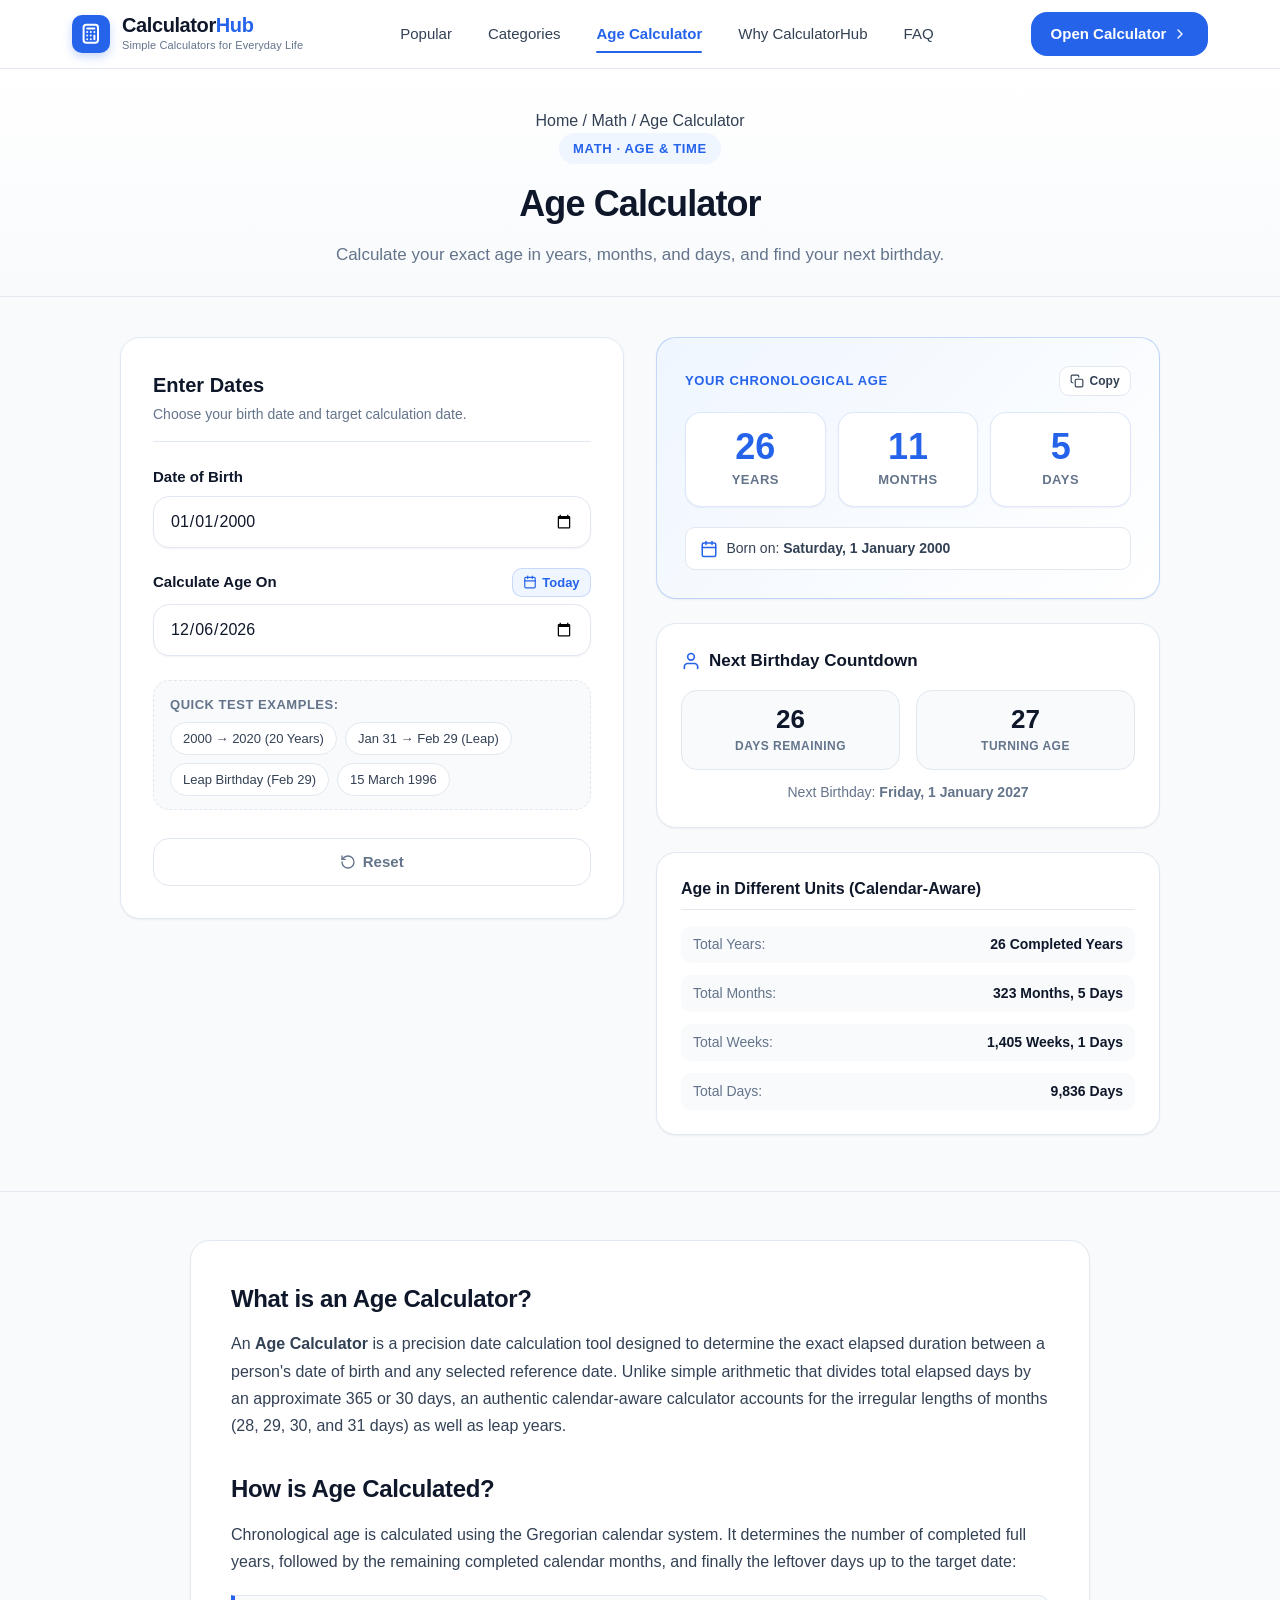
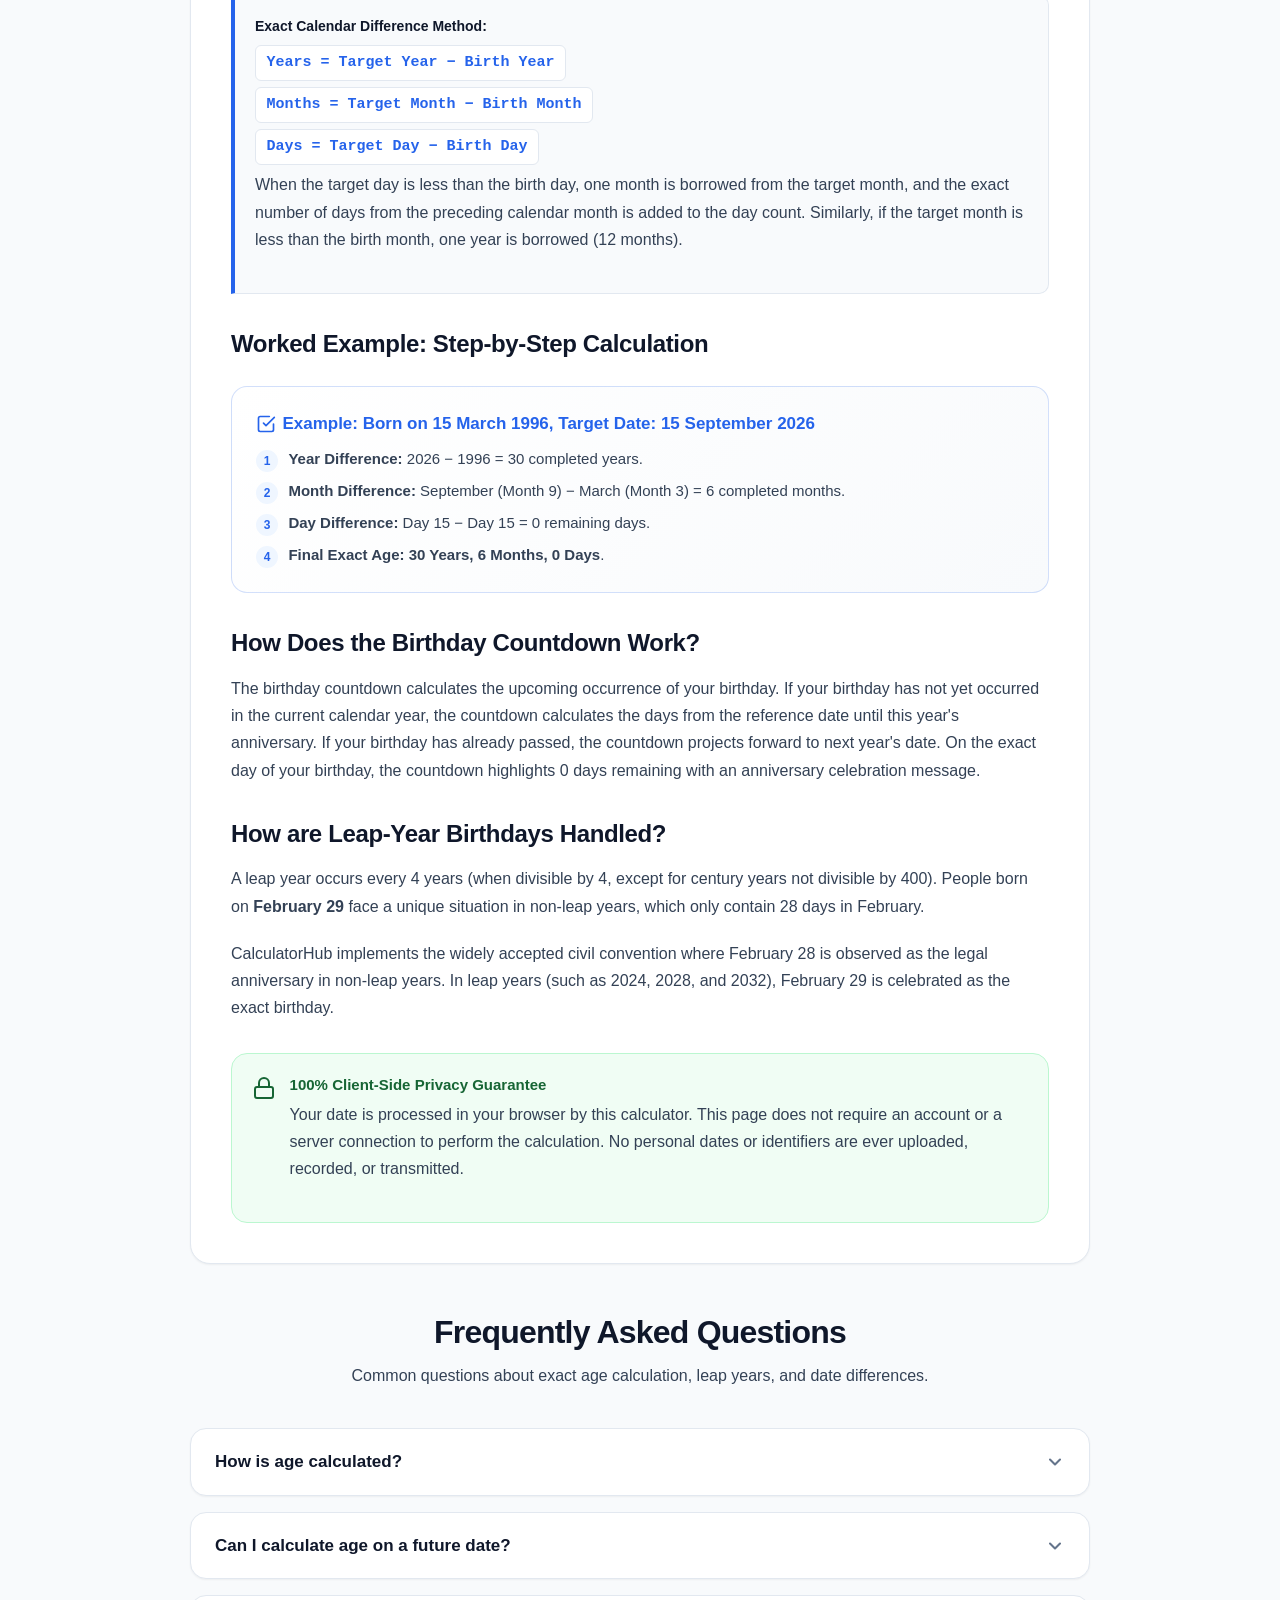
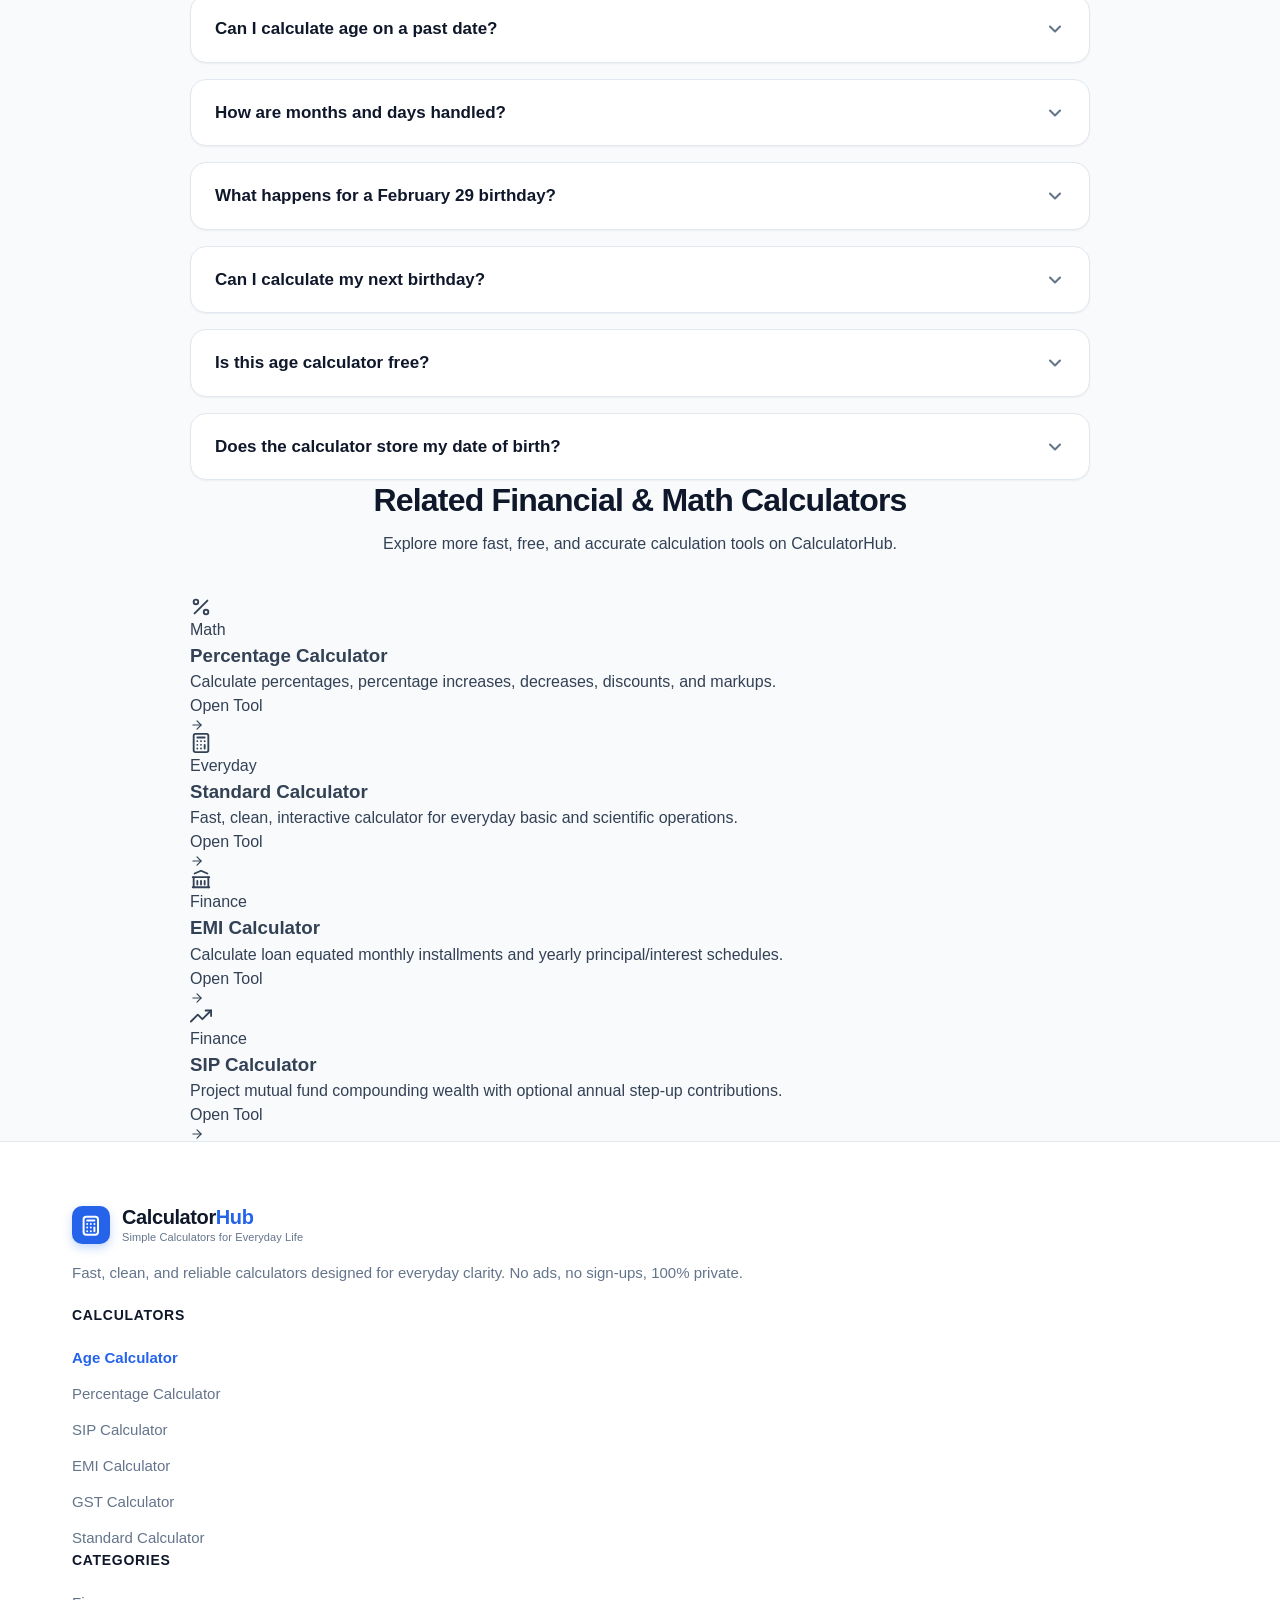
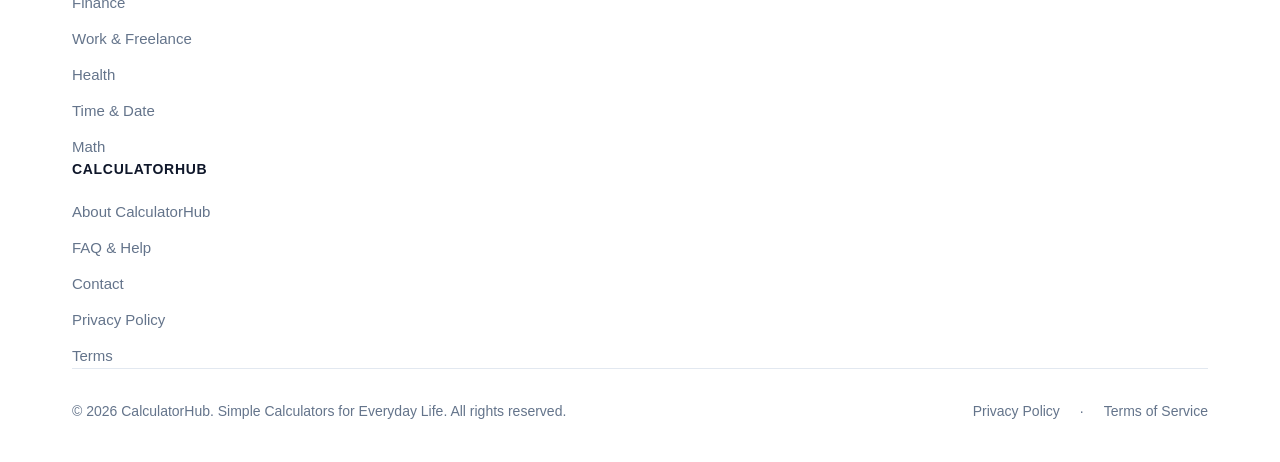
==== calculators/age/index.html @ 7eacfdf1 "Initial CalculatorHub production release" ====
<!DOCTYPE html>
<html lang="en">
<head>
  <meta charset="UTF-8">
  <meta name="viewport" content="width=device-width, initial-scale=1.0">
  <meta name="description" content="Calculate your exact age in years, months and days and find your next birthday with CalculatorHub's free age calculator.">
  <link rel="canonical" href="https://calculatorhub.com/calculators/age/">
  <meta property="og:title" content="Age Calculator – Calculate Exact Age &amp; Birthday | CalculatorHub">
  <meta property="og:description" content="Calculate your exact age in years, months and days and find your next birthday with CalculatorHub's free age calculator.">
  <meta property="og:url" content="https://calculatorhub.com/calculators/age/">
  <meta property="og:type" content="website">
  <meta property="og:site_name" content="CalculatorHub">
  <title>Age Calculator – Calculate Exact Age &amp; Birthday | CalculatorHub</title>
  <script type="application/ld+json">
  {
    "@context": "https://schema.org",
    "@graph": [
      {
        "@type": "WebPage",
        "name": "Age Calculator – Calculate Exact Age & Birthday",
        "url": "https://calculatorhub.com/calculators/age/",
        "description": "Calculate your exact age in years, months and days and find your next birthday with CalculatorHub's free age calculator.",
        "breadcrumb": {
          "@type": "BreadcrumbList",
          "itemListElement": [
            {
              "@type": "ListItem",
              "position": 1,
              "name": "Home",
              "item": "https://calculatorhub.com/"
            },
            {
              "@type": "ListItem",
              "position": 2,
              "name": "Math",
              "item": "https://calculatorhub.com/#categories"
            },
            {
              "@type": "ListItem",
              "position": 3,
              "name": "Age Calculator",
              "item": "https://calculatorhub.com/calculators/age/"
            }
          ]
        }
      },
      {
        "@type": "FAQPage",
        "mainEntity": [
          {
            "@type": "Question",
            "name": "How is age calculated?",
            "acceptedAnswer": {
              "@type": "Answer",
              "text": "Age is calculated by measuring the exact calendar difference between your date of birth and the chosen target date, broken down into completed years, months, and days based on varying month lengths."
            }
          },
          {
            "@type": "Question",
            "name": "Can I calculate age on a future date?",
            "acceptedAnswer": {
              "@type": "Answer",
              "text": "Yes. You can choose any future calculation date to determine how old you or a project will be at that future milestone."
            }
          },
          {
            "@type": "Question",
            "name": "Can I calculate age on a past date?",
            "acceptedAnswer": {
              "@type": "Answer",
              "text": "Yes. You can select any historical date occurring on or after the date of birth to find your exact chronological age on that specific past day."
            }
          },
          {
            "@type": "Question",
            "name": "How are months and days handled?",
            "acceptedAnswer": {
              "@type": "Answer",
              "text": "Our engine accounts for the varying number of days in each calendar month (28, 29, 30, or 31 days) rather than using a fixed 30-day approximation."
            }
          },
          {
            "@type": "Question",
            "name": "What happens for a February 29 birthday?",
            "acceptedAnswer": {
              "@type": "Answer",
              "text": "For individuals born on February 29 (leap day), birthdays in non-leap years are observed on February 28 following standard civil convention."
            }
          },
          {
            "@type": "Question",
            "name": "Can I calculate my next birthday?",
            "acceptedAnswer": {
              "@type": "Answer",
              "text": "Yes. The calculator automatically calculates the day of the week, the exact date, and the countdown of days remaining until your next birthday."
            }
          },
          {
            "@type": "Question",
            "name": "Is this age calculator free?",
            "acceptedAnswer": {
              "@type": "Answer",
              "text": "Yes, 100% free with unlimited calculations. No sign-up, registration, or subscription is ever required."
            }
          },
          {
            "@type": "Question",
            "name": "Does the calculator store my date of birth?",
            "acceptedAnswer": {
              "@type": "Answer",
              "text": "No. Your date is processed entirely in your web browser. This page does not require an account or a server connection to perform the calculation."
            }
          }
        ]
      }
    ]
  }
  </script>
  <link rel="stylesheet" href="../../css/styles.css">
  <link rel="stylesheet" href="../../css/age.css">
</head>
<body>

  <!-- =========================================================================
       Site Header (Matches CalculatorHub Master Header)
       ========================================================================= -->
  <header class="site-header">
    <div class="container nav-container">
      <!-- Brand Logo -->
      <a href="../../index.html" class="brand-logo" aria-label="CalculatorHub Homepage">
        <div class="brand-icon-wrapper" aria-hidden="true">
          <svg width="22" height="22" viewBox="0 0 24 24" fill="none" stroke="currentColor" stroke-width="2.2" stroke-linecap="round" stroke-linejoin="round">
            <rect x="4" y="2" width="16" height="20" rx="3"></rect>
            <line x1="8" y1="6" x2="16" y2="6"></line>
            <line x1="16" y1="14" x2="16" y2="18"></line>
            <path d="M8 10h.01M12 10h.01M16 10h.01M8 14h.01M12 14h.01M8 18h.01M12 18h.01"></path>
          </svg>
        </div>
        <div class="brand-text-wrapper">
          <span class="brand-name">Calculator<span>Hub</span></span>
          <span class="brand-tagline-sub">Simple Calculators for Everyday Life</span>
        </div>
      </a>

      <!-- Desktop Navigation -->
      <nav class="nav-menu" aria-label="Primary Navigation">
        <a href="../../index.html#popular" class="nav-link">Popular</a>
        <a href="../../index.html#categories" class="nav-link">Categories</a>
        <a href="#age-calc-card" class="nav-link active">Age Calculator</a>
        <a href="../../index.html#why-us" class="nav-link">Why CalculatorHub</a>
        <a href="#faq" class="nav-link">FAQ</a>
      </nav>

      <!-- Desktop Header Actions -->
      <div class="nav-actions">
        <a href="../../calculator.html" class="search-submit-btn">
          <span>Open Calculator</span>
          <svg width="16" height="16" viewBox="0 0 24 24" fill="none" stroke="currentColor" stroke-width="2" stroke-linecap="round" stroke-linejoin="round">
            <polyline points="9 18 15 12 9 6"></polyline>
          </svg>
        </a>
      </div>

      <!-- Mobile Hamburger Toggle -->
      <button type="button" class="mobile-menu-btn" id="mobile-menu-toggle" aria-label="Toggle mobile menu" aria-expanded="false" aria-controls="mobile-nav-drawer">
        <svg class="hamburger-icon" width="22" height="22" viewBox="0 0 24 24" fill="none" stroke="currentColor" stroke-width="2" stroke-linecap="round" stroke-linejoin="round">
          <line x1="3" y1="12" x2="21" y2="12"></line>
          <line x1="3" y1="6" x2="21" y2="6"></line>
          <line x1="3" y1="18" x2="21" y2="18"></line>
        </svg>
      </button>
    </div>

    <!-- Mobile Navigation Drawer -->
    <nav class="mobile-nav" id="mobile-nav-drawer" aria-label="Mobile Navigation" hidden>
      <ul class="mobile-nav-list">
        <li><a href="../../calculator.html" class="mobile-nav-link" style="color: var(--primary); font-weight: 600;">⚡ Open Interactive Calculator</a></li>
        <li><a href="../../index.html#popular" class="mobile-nav-link">Popular Calculators</a></li>
        <li><a href="../../index.html#categories" class="mobile-nav-link">Browse Categories</a></li>
        <li><a href="#age-calc-card" class="mobile-nav-link active">Featured: Age Calculator</a></li>
        <li><a href="../../index.html#why-us" class="mobile-nav-link">Why CalculatorHub</a></li>
        <li><a href="#faq" class="mobile-nav-link">Frequently Asked Questions</a></li>
      </ul>
    </nav>
  </header>

  <main>
    <!-- =========================================================================
         Hero & Breadcrumbs
         ========================================================================= -->
    <section class="age-hero">
      <div class="container">
        <!-- Breadcrumb Navigation -->
        <nav class="breadcrumb-nav" aria-label="Breadcrumb">
          <a href="../../index.html" class="breadcrumb-link">Home</a>
          <span class="breadcrumb-separator">/</span>
          <a href="../../index.html#categories" class="breadcrumb-link">Math</a>
          <span class="breadcrumb-separator">/</span>
          <span class="breadcrumb-current" aria-current="page">Age Calculator</span>
        </nav>

        <div class="age-badge">Math · Age &amp; Time</div>
        <h1 class="age-page-title">Age Calculator</h1>
        <p class="age-page-subtitle">
          Calculate your exact age in years, months, and days, and find your next birthday.
        </p>
      </div>
    </section>

    <!-- =========================================================================
         Primary Interactive Age Calculator Section
         ========================================================================= -->
    <section class="age-calculator-section" id="age-calc-card">
      <div class="container">
        <div class="age-calc-grid">

          <!-- Left Column: Input Form Card -->
          <div class="age-card">
            <div class="age-card-header">
              <h2 class="age-card-title">Enter Dates</h2>
              <p class="age-card-subtitle">Choose your birth date and target calculation date.</p>
            </div>

            <form class="age-form" onsubmit="return false;" novalidate>
              <!-- Input: Date of Birth -->
              <div class="age-input-group">
                <div class="age-label-row">
                  <label for="age-input-dob" class="age-label">Date of Birth</label>
                </div>
                <div class="age-input-wrapper">
                  <input type="date" id="age-input-dob" class="age-input-date" value="2000-01-01" aria-label="Date of Birth" required>
                </div>
              </div>

              <!-- Input: Calculate Age On (Target Date) -->
              <div class="age-input-group">
                <div class="age-label-row">
                  <label for="age-input-target" class="age-label">Calculate Age On</label>
                  <button type="button" class="btn-inline-today" id="btn-target-today" title="Set to Today's date">
                    <svg width="14" height="14" viewBox="0 0 24 24" fill="none" stroke="currentColor" stroke-width="2" stroke-linecap="round" stroke-linejoin="round">
                      <rect x="3" y="4" width="18" height="18" rx="2" ry="2"></rect>
                      <line x1="16" y1="2" x2="16" y2="6"></line>
                      <line x1="8" y1="2" x2="8" y2="6"></line>
                      <line x1="3" y1="10" x2="21" y2="10"></line>
                    </svg>
                    <span>Today</span>
                  </button>
                </div>
                <div class="age-input-wrapper">
                  <input type="date" id="age-input-target" class="age-input-date" aria-label="Target calculation date" required>
                </div>
              </div>

              <!-- Error Alert Box -->
              <div class="age-error-alert" id="age-error-alert" style="display: none;" role="alert">
                <svg width="18" height="18" viewBox="0 0 24 24" fill="none" stroke="currentColor" stroke-width="2" stroke-linecap="round" stroke-linejoin="round">
                  <circle cx="12" cy="12" r="10"></circle>
                  <line x1="12" y1="8" x2="12" y2="12"></line>
                  <line x1="12" y1="16" x2="12.01" y2="16"></line>
                </svg>
                <span id="age-error-message">Invalid date selection.</span>
              </div>

              <!-- Quick Examples Box -->
              <div class="age-examples-box">
                <span class="age-examples-title">Quick Test Examples:</span>
                <div class="age-chips-row">
                  <button type="button" class="age-example-btn" data-dob="2000-01-01" data-target="2020-01-01" title="Test 20-year milestone">
                    2000 → 2020 (20 Years)
                  </button>
                  <button type="button" class="age-example-btn" data-dob="2000-01-31" data-target="2020-02-29" title="Test calendar leap calculation">
                    Jan 31 → Feb 29 (Leap)
                  </button>
                  <button type="button" class="age-example-btn" data-dob="2000-02-29" data-target="2021-02-28" title="Test leap day anniversary">
                    Leap Birthday (Feb 29)
                  </button>
                  <button type="button" class="age-example-btn" data-dob="1996-03-15" title="Sample 1996 birthdate">
                    15 March 1996
                  </button>
                </div>
              </div>

              <!-- Action Buttons -->
              <div class="age-actions-row">
                <button type="button" class="btn-age-secondary" id="btn-age-reset">
                  <svg width="16" height="16" viewBox="0 0 24 24" fill="none" stroke="currentColor" stroke-width="2" stroke-linecap="round" stroke-linejoin="round">
                    <path d="M3 12a9 9 0 1 0 9-9 9.75 9.75 0 0 0-6.74 2.74L3 8"></path>
                    <path d="M3 3v5h5"></path>
                  </svg>
                  <span>Reset</span>
                </button>
              </div>
            </form>
          </div>

          <!-- Right Column: Results Stack -->
          <div class="age-results-stack" id="age-result-card">

            <!-- 1. Primary Age Hero Card -->
            <div class="age-result-hero-box">
              <div class="age-result-badge-row">
                <span class="age-res-label">Your Chronological Age</span>
                <button type="button" class="btn-copy-sm" id="btn-age-copy" title="Copy age summary to clipboard">
                  <svg width="14" height="14" viewBox="0 0 24 24" fill="none" stroke="currentColor" stroke-width="2" stroke-linecap="round" stroke-linejoin="round">
                    <rect x="9" y="9" width="13" height="13" rx="2" ry="2"></rect>
                    <path d="M5 15H4a2 2 0 0 1-2-2V4a2 2 0 0 1 2-2h9a2 2 0 0 1 2 2v1"></path>
                  </svg>
                  <span>Copy</span>
                </button>
              </div>

              <!-- 3 Unit Blocks -->
              <div class="age-numbers-display">
                <div class="age-unit-block">
                  <div class="age-unit-val" id="age-res-years">26</div>
                  <div class="age-unit-lbl">Years</div>
                </div>
                <div class="age-unit-block">
                  <div class="age-unit-val" id="age-res-months">8</div>
                  <div class="age-unit-lbl">Months</div>
                </div>
                <div class="age-unit-block">
                  <div class="age-unit-val" id="age-res-days">12</div>
                  <div class="age-unit-lbl">Days</div>
                </div>
              </div>

              <!-- Born On Banner -->
              <div class="age-born-on-banner">
                <svg width="18" height="18" viewBox="0 0 24 24" fill="none" stroke="currentColor" stroke-width="2" stroke-linecap="round" stroke-linejoin="round" aria-hidden="true">
                  <rect x="3" y="4" width="18" height="18" rx="2" ry="2"></rect>
                  <line x1="16" y1="2" x2="16" y2="6"></line>
                  <line x1="8" y1="2" x2="8" y2="6"></line>
                  <line x1="3" y1="10" x2="21" y2="10"></line>
                </svg>
                <span>Born on: <strong id="age-res-born-on">Saturday, 1 January 2000</strong></span>
              </div>

              <!-- Leap Year Convention Note (Conditional) -->
              <div class="age-leap-note" id="age-leap-note" style="display: none;">
                For February 29 leap-day birthdays, February 28 is observed as the birthday in non-leap years.
              </div>
            </div>

            <!-- 2. Next Birthday Card -->
            <div class="age-next-bday-card" id="age-next-bday-card">
              <div class="bday-header">
                <svg width="20" height="20" viewBox="0 0 24 24" fill="none" stroke="var(--primary)" stroke-width="2" stroke-linecap="round" stroke-linejoin="round" aria-hidden="true">
                  <path d="M20 21v-2a4 4 0 0 0-4-4H8a4 4 0 0 0-4 4v2"></path>
                  <circle cx="12" cy="7" r="4"></circle>
                </svg>
                <h3 class="bday-header-title">Next Birthday Countdown</h3>
              </div>

              <!-- Today is Birthday Celebratory Banner -->
              <div class="bday-greeting-banner" id="bday-greeting-banner">
                <span>Happy Birthday! 🎉</span>
              </div>

              <!-- Standard Countdown Grid -->
              <div id="bday-standard-info">
                <div class="bday-countdown-grid">
                  <div class="bday-metric-box">
                    <div class="bday-metric-val" id="bday-days-remaining">110</div>
                    <div class="bday-metric-lbl">Days Remaining</div>
                  </div>
                  <div class="bday-metric-box">
                    <div class="bday-metric-val" id="bday-turning-age">27</div>
                    <div class="bday-metric-lbl">Turning Age</div>
                  </div>
                </div>
                <div class="bday-date-text">
                  Next Birthday: <strong id="bday-next-date">Friday, 1 January 2027</strong>
                </div>
              </div>
            </div>

            <!-- 3. Supplementary Units Card -->
            <div class="age-supp-card">
              <h3 class="supp-card-title">Age in Different Units (Calendar-Aware)</h3>
              <div class="supp-list">
                <div class="supp-row">
                  <span class="supp-row-label">Total Years:</span>
                  <span class="supp-row-val" id="supp-total-years">26 Completed Years</span>
                </div>
                <div class="supp-row">
                  <span class="supp-row-label">Total Months:</span>
                  <span class="supp-row-val" id="supp-total-months">320 Months, 12 Days</span>
                </div>
                <div class="supp-row">
                  <span class="supp-row-label">Total Weeks:</span>
                  <span class="supp-row-val" id="supp-total-weeks">1,393 Weeks, 1 Day</span>
                </div>
                <div class="supp-row">
                  <span class="supp-row-label">Total Days:</span>
                  <span class="supp-row-val" id="supp-total-days">9,752 Days</span>
                </div>
              </div>
            </div>

          </div>
        </div>
      </div>
    </section>

    <!-- =========================================================================
         Educational & Worked Example Section
         ========================================================================= -->
    <section class="age-content-section">
      <div class="container">
        <article class="age-article-card age-prose">

          <h2>What is an Age Calculator?</h2>
          <p>
            An <strong>Age Calculator</strong> is a precision date calculation tool designed to determine the exact elapsed duration between a person's date of birth and any selected reference date. Unlike simple arithmetic that divides total elapsed days by an approximate 365 or 30 days, an authentic calendar-aware calculator accounts for the irregular lengths of months (28, 29, 30, and 31 days) as well as leap years.
          </p>

          <h2>How is Age Calculated?</h2>
          <p>
            Chronological age is calculated using the Gregorian calendar system. It determines the number of completed full years, followed by the remaining completed calendar months, and finally the leftover days up to the target date:
          </p>

          <div class="age-formula-box">
            <div class="age-formula-title">Exact Calendar Difference Method:</div>
            <div class="age-formula-code">Years = Target Year − Birth Year</div><br>
            <div class="age-formula-code">Months = Target Month − Birth Month</div><br>
            <div class="age-formula-code">Days = Target Day − Birth Day</div>
            <p class="age-formula-desc">
              When the target day is less than the birth day, one month is borrowed from the target month, and the exact number of days from the preceding calendar month is added to the day count. Similarly, if the target month is less than the birth month, one year is borrowed (12 months).
            </p>
          </div>

          <!-- Worked Example -->
          <h2>Worked Example: Step-by-Step Calculation</h2>
          <div class="age-example-card">
            <div class="age-example-title">
              <svg width="20" height="20" viewBox="0 0 24 24" fill="none" stroke="currentColor" stroke-width="2" stroke-linecap="round" stroke-linejoin="round">
                <polyline points="9 11 12 14 22 4"></polyline>
                <path d="M21 12v7a2 2 0 0 1-2 2H5a2 2 0 0 1-2-2V5a2 2 0 0 1 2-2h11"></path>
              </svg>
              <span>Example: Born on 15 March 1996, Target Date: 15 September 2026</span>
            </div>
            <ul class="age-example-steps">
              <li class="age-example-step">
                <span class="age-step-num">1</span>
                <span><strong>Year Difference:</strong> 2026 − 1996 = 30 completed years.</span>
              </li>
              <li class="age-example-step">
                <span class="age-step-num">2</span>
                <span><strong>Month Difference:</strong> September (Month 9) − March (Month 3) = 6 completed months.</span>
              </li>
              <li class="age-example-step">
                <span class="age-step-num">3</span>
                <span><strong>Day Difference:</strong> Day 15 − Day 15 = 0 remaining days.</span>
              </li>
              <li class="age-example-step">
                <span class="age-step-num">4</span>
                <span><strong>Final Exact Age:</strong> <strong>30 Years, 6 Months, 0 Days</strong>.</span>
              </li>
            </ul>
          </div>

          <h2>How Does the Birthday Countdown Work?</h2>
          <p>
            The birthday countdown calculates the upcoming occurrence of your birthday. If your birthday has not yet occurred in the current calendar year, the countdown calculates the days from the reference date until this year's anniversary. If your birthday has already passed, the countdown projects forward to next year's date. On the exact day of your birthday, the countdown highlights 0 days remaining with an anniversary celebration message.
          </p>

          <h2>How are Leap-Year Birthdays Handled?</h2>
          <p>
            A leap year occurs every 4 years (when divisible by 4, except for century years not divisible by 400). People born on <strong>February 29</strong> face a unique situation in non-leap years, which only contain 28 days in February.
          </p>
          <p>
            CalculatorHub implements the widely accepted civil convention where February 28 is observed as the legal anniversary in non-leap years. In leap years (such as 2024, 2028, and 2032), February 29 is celebrated as the exact birthday.
          </p>

          <!-- Privacy Guarantee Callout -->
          <div class="age-privacy-callout">
            <svg width="24" height="24" viewBox="0 0 24 24" fill="none" stroke="currentColor" stroke-width="2" stroke-linecap="round" stroke-linejoin="round">
              <rect x="3" y="11" width="18" height="11" rx="2" ry="2"></rect>
              <path d="M7 11V7a5 5 0 0 1 10 0v4"></path>
            </svg>
            <div>
              <div class="age-privacy-title">100% Client-Side Privacy Guarantee</div>
              <p class="age-privacy-desc">
                Your date is processed in your browser by this calculator. This page does not require an account or a server connection to perform the calculation. No personal dates or identifiers are ever uploaded, recorded, or transmitted.
              </p>
            </div>
          </div>

        </article>
      </div>
    </section>

    <!-- =========================================================================
         Frequently Asked Questions (Accordion)
         ========================================================================= -->
    <section class="faq-section" id="faq">
      <div class="container">
        <div class="section-header text-center">
          <h2 class="section-title">Frequently Asked Questions</h2>
          <p class="section-subtitle">
            Common questions about exact age calculation, leap years, and date differences.
          </p>
        </div>

        <div class="article-card" style="max-width: 900px; margin: 0 auto;">
          <div class="faq-list">

            <!-- FAQ 1 -->
            <div class="faq-item">
              <button type="button" class="faq-trigger" aria-expanded="false">
                <span>How is age calculated?</span>
                <svg class="faq-chevron" width="18" height="18" viewBox="0 0 24 24" fill="none" stroke="currentColor" stroke-width="2.5" stroke-linecap="round" stroke-linejoin="round">
                  <polyline points="6 9 12 15 18 9"></polyline>
                </svg>
              </button>
              <div class="faq-content">
                <div class="faq-body">
                  Age is calculated by measuring the exact calendar difference between your date of birth and the chosen target date, broken down into completed years, months, and days based on varying month lengths.
                </div>
              </div>
            </div>

            <!-- FAQ 2 -->
            <div class="faq-item">
              <button type="button" class="faq-trigger" aria-expanded="false">
                <span>Can I calculate age on a future date?</span>
                <svg class="faq-chevron" width="18" height="18" viewBox="0 0 24 24" fill="none" stroke="currentColor" stroke-width="2.5" stroke-linecap="round" stroke-linejoin="round">
                  <polyline points="6 9 12 15 18 9"></polyline>
                </svg>
              </button>
              <div class="faq-content">
                <div class="faq-body">
                  Yes. You can choose any future calculation date to determine how old you or a project will be at that future milestone.
                </div>
              </div>
            </div>

            <!-- FAQ 3 -->
            <div class="faq-item">
              <button type="button" class="faq-trigger" aria-expanded="false">
                <span>Can I calculate age on a past date?</span>
                <svg class="faq-chevron" width="18" height="18" viewBox="0 0 24 24" fill="none" stroke="currentColor" stroke-width="2.5" stroke-linecap="round" stroke-linejoin="round">
                  <polyline points="6 9 12 15 18 9"></polyline>
                </svg>
              </button>
              <div class="faq-content">
                <div class="faq-body">
                  Yes. You can select any historical date occurring on or after the date of birth to find your exact chronological age on that specific past day.
                </div>
              </div>
            </div>

            <!-- FAQ 4 -->
            <div class="faq-item">
              <button type="button" class="faq-trigger" aria-expanded="false">
                <span>How are months and days handled?</span>
                <svg class="faq-chevron" width="18" height="18" viewBox="0 0 24 24" fill="none" stroke="currentColor" stroke-width="2.5" stroke-linecap="round" stroke-linejoin="round">
                  <polyline points="6 9 12 15 18 9"></polyline>
                </svg>
              </button>
              <div class="faq-content">
                <div class="faq-body">
                  Our engine accounts for the varying number of days in each calendar month (28, 29, 30, or 31 days) rather than using a fixed 30-day approximation.
                </div>
              </div>
            </div>

            <!-- FAQ 5 -->
            <div class="faq-item">
              <button type="button" class="faq-trigger" aria-expanded="false">
                <span>What happens for a February 29 birthday?</span>
                <svg class="faq-chevron" width="18" height="18" viewBox="0 0 24 24" fill="none" stroke="currentColor" stroke-width="2.5" stroke-linecap="round" stroke-linejoin="round">
                  <polyline points="6 9 12 15 18 9"></polyline>
                </svg>
              </button>
              <div class="faq-content">
                <div class="faq-body">
                  For individuals born on February 29 (leap day), birthdays in non-leap years are observed on February 28 following standard civil convention.
                </div>
              </div>
            </div>

            <!-- FAQ 6 -->
            <div class="faq-item">
              <button type="button" class="faq-trigger" aria-expanded="false">
                <span>Can I calculate my next birthday?</span>
                <svg class="faq-chevron" width="18" height="18" viewBox="0 0 24 24" fill="none" stroke="currentColor" stroke-width="2.5" stroke-linecap="round" stroke-linejoin="round">
                  <polyline points="6 9 12 15 18 9"></polyline>
                </svg>
              </button>
              <div class="faq-content">
                <div class="faq-body">
                  Yes. The calculator automatically calculates the day of the week, the exact date, and the countdown of days remaining until your next birthday.
                </div>
              </div>
            </div>

            <!-- FAQ 7 -->
            <div class="faq-item">
              <button type="button" class="faq-trigger" aria-expanded="false">
                <span>Is this age calculator free?</span>
                <svg class="faq-chevron" width="18" height="18" viewBox="0 0 24 24" fill="none" stroke="currentColor" stroke-width="2.5" stroke-linecap="round" stroke-linejoin="round">
                  <polyline points="6 9 12 15 18 9"></polyline>
                </svg>
              </button>
              <div class="faq-content">
                <div class="faq-body">
                  Yes, 100% free with unlimited calculations. No sign-up, registration, or subscription is ever required.
                </div>
              </div>
            </div>

            <!-- FAQ 8 -->
            <div class="faq-item">
              <button type="button" class="faq-trigger" aria-expanded="false">
                <span>Does the calculator store my date of birth?</span>
                <svg class="faq-chevron" width="18" height="18" viewBox="0 0 24 24" fill="none" stroke="currentColor" stroke-width="2.5" stroke-linecap="round" stroke-linejoin="round">
                  <polyline points="6 9 12 15 18 9"></polyline>
                </svg>
              </button>
              <div class="faq-content">
                <div class="faq-body">
                  No. Your date is processed in your browser by this calculator. This page does not require an account or a server connection to perform the calculation.
                </div>
              </div>
            </div>

          </div>
        </div>
      </div>
    </section>

    <!-- =========================================================================
         Related Calculators Section
         ========================================================================= -->
    <section class="related-section">
      <div class="container">
        <div class="section-header text-center">
          <h2 class="section-title">Related Financial &amp; Math Calculators</h2>
          <p class="section-subtitle">Explore more fast, free, and accurate calculation tools on CalculatorHub.</p>
        </div>

        <div class="related-grid" style="max-width: 900px; margin: 0 auto;">
          <!-- 1. Percentage Calculator -->
          <a href="../percentage/index.html" class="related-card">
            <div class="related-header">
              <div class="related-icon" aria-hidden="true">
                <svg width="22" height="22" viewBox="0 0 24 24" fill="none" stroke="currentColor" stroke-width="2" stroke-linecap="round" stroke-linejoin="round">
                  <line x1="19" y1="5" x2="5" y2="19"></line>
                  <circle cx="6.5" cy="6.5" r="2.5"></circle>
                  <circle cx="17.5" cy="17.5" r="2.5"></circle>
                </svg>
              </div>
              <span class="related-tag">Math</span>
            </div>
            <h3 class="related-title">Percentage Calculator</h3>
            <p class="related-desc">
              Calculate percentages, percentage increases, decreases, discounts, and markups.
            </p>
            <span class="related-action">
              Open Tool
              <svg width="14" height="14" viewBox="0 0 24 24" fill="none" stroke="currentColor" stroke-width="2" stroke-linecap="round" stroke-linejoin="round">
                <line x1="5" y1="12" x2="19" y2="12"></line>
                <polyline points="12 5 19 12 12 19"></polyline>
              </svg>
            </span>
          </a>

          <!-- 2. Standard Calculator -->
          <a href="../../calculator.html" class="related-card">
            <div class="related-header">
              <div class="related-icon" aria-hidden="true">
                <svg width="22" height="22" viewBox="0 0 24 24" fill="none" stroke="currentColor" stroke-width="2" stroke-linecap="round" stroke-linejoin="round">
                  <rect x="4" y="2" width="16" height="20" rx="2"></rect>
                  <line x1="8" y1="6" x2="16" y2="6"></line>
                  <line x1="16" y1="14" x2="16" y2="18"></line>
                  <path d="M8 10h.01M12 10h.01M16 10h.01M8 14h.01M12 14h.01M8 18h.01M12 18h.01"></path>
                </svg>
              </div>
              <span class="related-tag">Everyday</span>
            </div>
            <h3 class="related-title">Standard Calculator</h3>
            <p class="related-desc">
              Fast, clean, interactive calculator for everyday basic and scientific operations.
            </p>
            <span class="related-action">
              Open Tool
              <svg width="14" height="14" viewBox="0 0 24 24" fill="none" stroke="currentColor" stroke-width="2" stroke-linecap="round" stroke-linejoin="round">
                <line x1="5" y1="12" x2="19" y2="12"></line>
                <polyline points="12 5 19 12 12 19"></polyline>
              </svg>
            </span>
          </a>

          <!-- 3. EMI Calculator -->
          <a href="../emi/index.html" class="related-card">
            <div class="related-header">
              <div class="related-icon" aria-hidden="true">
                <svg width="22" height="22" viewBox="0 0 24 24" fill="none" stroke="currentColor" stroke-width="2" stroke-linecap="round" stroke-linejoin="round">
                  <path d="M3 21h18"></path>
                  <path d="M3 10h18"></path>
                  <path d="M5 6l7-3 7 3"></path>
                  <path d="M4 10v11"></path>
                  <path d="M20 10v11"></path>
                  <path d="M8 14v4"></path>
                  <path d="M12 14v4"></path>
                  <path d="M16 14v4"></path>
                </svg>
              </div>
              <span class="related-tag">Finance</span>
            </div>
            <h3 class="related-title">EMI Calculator</h3>
            <p class="related-desc">
              Calculate loan equated monthly installments and yearly principal/interest schedules.
            </p>
            <span class="related-action">
              Open Tool
              <svg width="14" height="14" viewBox="0 0 24 24" fill="none" stroke="currentColor" stroke-width="2" stroke-linecap="round" stroke-linejoin="round">
                <line x1="5" y1="12" x2="19" y2="12"></line>
                <polyline points="12 5 19 12 12 19"></polyline>
              </svg>
            </span>
          </a>

          <!-- 4. SIP Calculator -->
          <a href="../sip/index.html" class="related-card">
            <div class="related-header">
              <div class="related-icon" aria-hidden="true">
                <svg width="22" height="22" viewBox="0 0 24 24" fill="none" stroke="currentColor" stroke-width="2" stroke-linecap="round" stroke-linejoin="round">
                  <polyline points="23 6 13.5 15.5 8.5 10.5 1 18"></polyline>
                  <polyline points="17 6 23 6 23 12"></polyline>
                </svg>
              </div>
              <span class="related-tag">Finance</span>
            </div>
            <h3 class="related-title">SIP Calculator</h3>
            <p class="related-desc">
              Project mutual fund compounding wealth with optional annual step-up contributions.
            </p>
            <span class="related-action">
              Open Tool
              <svg width="14" height="14" viewBox="0 0 24 24" fill="none" stroke="currentColor" stroke-width="2" stroke-linecap="round" stroke-linejoin="round">
                <line x1="5" y1="12" x2="19" y2="12"></line>
                <polyline points="12 5 19 12 12 19"></polyline>
              </svg>
            </span>
          </a>
        </div>
      </div>
    </section>
  </main>

  <!-- =========================================================================
       Site Footer (Universal CalculatorHub Master Footer)
       ========================================================================= -->
  <footer class="site-footer">
    <div class="container">
      <div class="footer-grid">
        <!-- Column 1: Brand Summary -->
        <div class="footer-brand-col">
          <a href="../../index.html" class="brand-logo footer-logo" aria-label="CalculatorHub Homepage">
            <div class="brand-icon-wrapper" aria-hidden="true">
              <svg width="20" height="20" viewBox="0 0 24 24" fill="none" stroke="currentColor" stroke-width="2.2" stroke-linecap="round" stroke-linejoin="round">
                <rect x="4" y="2" width="16" height="20" rx="3"></rect>
                <line x1="8" y1="6" x2="16" y2="6"></line>
                <line x1="16" y1="14" x2="16" y2="18"></line>
                <path d="M8 10h.01M12 10h.01M16 10h.01M8 14h.01M12 14h.01M8 18h.01M12 18h.01"></path>
              </svg>
            </div>
            <div class="brand-text-wrapper">
              <span class="brand-name">Calculator<span>Hub</span></span>
              <span class="brand-tagline-sub">Simple Calculators for Everyday Life</span>
            </div>
          </a>
          <p class="footer-desc">
            Fast, clean, and reliable calculators designed for everyday clarity. No ads, no sign-ups, 100% private.
          </p>
        </div>

        <!-- Column 2: Popular Calculators -->
        <div>
          <h4 class="footer-heading">Calculators</h4>
          <ul class="footer-links-list">
            <li><a href="index.html" class="footer-link" style="color: var(--primary); font-weight: 600;">Age Calculator</a></li>
            <li><a href="../percentage/index.html" class="footer-link">Percentage Calculator</a></li>
            <li><a href="../sip/index.html" class="footer-link">SIP Calculator</a></li>
            <li><a href="../emi/index.html" class="footer-link">EMI Calculator</a></li>
            <li><a href="../gst/index.html" class="footer-link">GST Calculator</a></li>
            <li><a href="../../calculator.html" class="footer-link">Standard Calculator</a></li>
          </ul>
        </div>

        <!-- Column 3: Categories -->
        <div>
          <h4 class="footer-heading">Categories</h4>
          <ul class="footer-links-list">
            <li><a href="../../index.html#categories" class="footer-link">Finance</a></li>
            <li><a href="../../index.html#categories" class="footer-link">Work &amp; Freelance</a></li>
            <li><a href="../../index.html#categories" class="footer-link">Health</a></li>
            <li><a href="../../index.html#categories" class="footer-link">Time &amp; Date</a></li>
            <li><a href="../../index.html#categories" class="footer-link">Math</a></li>
          </ul>
        </div>

        <!-- Column 4: About & Legal -->
        <div>
          <h4 class="footer-heading">CalculatorHub</h4>
          <ul class="footer-links-list">
            <li><a href="../../index.html#why-us" class="footer-link">About CalculatorHub</a></li>
            <li><a href="../../index.html#faq" class="footer-link">FAQ &amp; Help</a></li>
            <li><a href="../../index.html#footer-contact" class="footer-link">Contact</a></li>
            <li><a href="../../index.html#footer-privacy" class="footer-link">Privacy Policy</a></li>
            <li><a href="../../index.html#footer-terms" class="footer-link">Terms</a></li>
          </ul>
        </div>
      </div>

      <!-- Footer Bottom Bar -->
      <div class="footer-bottom">
        <p>&copy; 2026 CalculatorHub. Simple Calculators for Everyday Life. All rights reserved.</p>
        <div class="footer-legal-links">
          <a href="../../index.html#footer-privacy">Privacy Policy</a>
          <span>·</span>
          <a href="../../index.html#footer-terms">Terms of Service</a>
        </div>
      </div>
    </div>
  </footer>

  <!-- Scripts -->
  <script src="../../js/registry.js"></script>
  <script src="../../js/calculators/age-engine.js"></script>
  <script src="../../js/calculators/age.js"></script>
</body>
</html>
---- css/styles.css ----
/* ==========================================================================
   CalculatorHub - Modern, Responsive Stylesheet
   Design Direction: Clean light background, professional, spacious, subtle borders
   ========================================================================== */

/* --- CSS Variables & Design Tokens --- */
:root {
  /* Brand Colors */
  --primary: #2563eb;          /* Vibrant, trustworthy primary blue */
  --primary-hover: #1d4ed8;    /* Darker blue for hover states */
  --primary-light: #eff6ff;    /* Soft blue tint for icons and badges */
  --primary-ring: rgba(37, 99, 235, 0.25);

  /* Neutrals & Surfaces */
  --bg-page: #f8fafc;          /* Slate 50 - clean light page background */
  --bg-surface: #ffffff;       /* Pure white card and container surface */
  --bg-subtle: #f1f5f9;        /* Slate 100 - subtle background for tags/inputs */
  --bg-hover: #f8fafc;

  /* Typography Colors */
  --text-main: #0f172a;        /* Slate 900 - high contrast headline text */
  --text-body: #334155;        /* Slate 700 - readable body text */
  --text-muted: #64748b;       /* Slate 500 - descriptions, labels, hints */
  --text-subtle: #94a3b8;      /* Slate 400 - placeholders, borders */

  /* Borders & Dividers */
  --border-color: #e2e8f0;     /* Slate 200 - clean subtle borders */
  --border-focus: #2563eb;

  /* Accents & Status */
  --accent-green: #10b981;
  --accent-green-light: #ecfdf5;
  --accent-amber: #f59e0b;

  /* Shadows */
  --shadow-sm: 0 1px 2px 0 rgba(0, 0, 0, 0.05);
  --shadow-md: 0 4px 6px -1px rgba(0, 0, 0, 0.07), 0 2px 4px -2px rgba(0, 0, 0, 0.05);
  --shadow-lg: 0 10px 15px -3px rgba(0, 0, 0, 0.08), 0 4px 6px -4px rgba(0, 0, 0, 0.04);
  --shadow-card-hover: 0 12px 20px -3px rgba(37, 99, 235, 0.08), 0 4px 6px -4px rgba(0, 0, 0, 0.04);

  /* Radii */
  --radius-sm: 6px;
  --radius-md: 10px;
  --radius-lg: 16px;
  --radius-xl: 20px;
  --radius-full: 9999px;

  /* Transitions */
  --transition-fast: 0.15s ease;
  --transition-normal: 0.25s ease;

  /* Typography */
  --font-sans: -apple-system, BlinkMacSystemFont, "Segoe UI", Roboto, "Helvetica Neue", Arial, sans-serif;
}

/* --- Base & Reset --- */
*, *::before, *::after {
  box-sizing: border-box;
  margin: 0;
  padding: 0;
}

html {
  font-family: var(--font-sans);
  font-size: 16px;
  line-height: 1.5;
  color: var(--text-body);
  background-color: var(--bg-page);
  scroll-behavior: smooth;
  -webkit-text-size-adjust: 100%;
  overflow-x: hidden;
  max-width: 100%;
}

body {
  min-height: 100vh;
  display: flex;
  flex-direction: column;
  color: var(--text-body);
  background-color: var(--bg-page);
  overflow-x: hidden;
  max-width: 100%;
}

img, svg {
  display: block;
  max-width: 100%;
}

a {
  color: inherit;
  text-decoration: none;
  transition: color var(--transition-fast);
}

button, input, select {
  font: inherit;
}

button {
  cursor: pointer;
  border: none;
  background: none;
}

/* --- Layout Container --- */
.container {
  width: 100%;
  max-width: 1200px;
  margin-left: auto;
  margin-right: auto;
  padding-left: 1.25rem;
  padding-right: 1.25rem;
}

@media (min-width: 768px) {
  .container {
    padding-left: 2rem;
    padding-right: 2rem;
  }
}

/* --- Section Spacing --- */
.section {
  padding-top: 4rem;
  padding-bottom: 4rem;
}

@media (max-width: 640px) {
  .section {
    padding-top: 3rem;
    padding-bottom: 3rem;
  }
}

.section-header {
  text-align: center;
  max-width: 680px;
  margin: 0 auto 2.5rem auto;
}

.section-badge {
  display: inline-flex;
  align-items: center;
  gap: 0.4rem;
  padding: 0.35rem 0.85rem;
  background-color: var(--primary-light);
  color: var(--primary);
  font-size: 0.8125rem;
  font-weight: 600;
  border-radius: var(--radius-full);
  margin-bottom: 0.875rem;
  letter-spacing: 0.02em;
  text-transform: uppercase;
}

.section-title {
  font-size: 2rem;
  font-weight: 700;
  color: var(--text-main);
  letter-spacing: -0.025em;
  line-height: 1.25;
  margin-bottom: 0.75rem;
}

@media (max-width: 640px) {
  .section-title {
    font-size: 1.625rem;
  }
}

.section-description {
  font-size: 1.0625rem;
  color: var(--text-muted);
  line-height: 1.6;
}

/* --- Header & Navigation --- */
.site-header {
  position: sticky;
  top: 0;
  z-index: 50;
  background-color: rgba(255, 255, 255, 0.95);
  backdrop-filter: blur(8px);
  border-bottom: 1px solid var(--border-color);
  transition: all var(--transition-fast);
}

.nav-container {
  display: flex;
  align-items: center;
  justify-content: space-between;
  height: 4.25rem;
}

.brand-logo {
  display: flex;
  align-items: center;
  gap: 0.75rem;
  font-weight: 700;
  font-size: 1.25rem;
  color: var(--text-main);
  text-decoration: none;
  flex-shrink: 0;
}

.brand-icon-wrapper {
  width: 2.375rem;
  height: 2.375rem;
  background-color: var(--primary);
  color: #ffffff;
  border-radius: var(--radius-md);
  display: flex;
  align-items: center;
  justify-content: center;
  box-shadow: 0 4px 10px rgba(37, 99, 235, 0.25);
  flex-shrink: 0;
}

.brand-icon-wrapper svg {
  width: 1.35rem;
  height: 1.35rem;
}

.brand-text-wrapper {
  display: flex;
  flex-direction: column;
  min-width: 0;
}

.brand-name {
  line-height: 1.15;
  letter-spacing: -0.02em;
  white-space: nowrap;
}

.brand-name span {
  color: var(--primary);
}

.brand-tagline-sub {
  font-size: 0.6875rem;
  font-weight: 500;
  color: var(--text-muted);
  letter-spacing: 0.01em;
  white-space: nowrap;
}

.nav-menu {
  display: none;
  align-items: center;
  gap: 1.25rem;
  list-style: none;
}

.nav-link {
  font-size: 0.9375rem;
  font-weight: 500;
  color: var(--text-body);
  padding: 0.5rem 0.25rem;
  position: relative;
  transition: color var(--transition-fast);
  white-space: nowrap;
}

.nav-link:hover,
.nav-link:focus-visible {
  color: var(--primary);
}

.nav-link.active {
  color: var(--primary);
  font-weight: 600;
}

.nav-link.active::after {
  content: '';
  position: absolute;
  bottom: 0;
  left: 0.25rem;
  right: 0.25rem;
  height: 2px;
  background-color: var(--primary);
  border-radius: var(--radius-full);
}

.nav-actions {
  display: none;
  align-items: center;
  gap: 0.75rem;
  flex-shrink: 0;
}

.mobile-menu-btn {
  display: flex;
  align-items: center;
  justify-content: center;
  width: 2.75rem;
  height: 2.75rem;
  min-width: 44px;
  min-height: 44px;
  border-radius: var(--radius-md);
  color: var(--text-main);
  border: 1px solid var(--border-color);
  background-color: var(--bg-surface);
  transition: all var(--transition-fast);
  flex-shrink: 0;
  cursor: pointer;
  padding: 0;
}

.mobile-menu-btn:hover,
.mobile-menu-btn:focus-visible {
  background-color: var(--bg-subtle);
  border-color: var(--text-subtle);
}

.mobile-menu-btn[aria-expanded="true"] {
  background-color: var(--primary-light);
  color: var(--primary);
  border-color: #bfdbfe;
}

/* Mobile Nav Drawer */
.mobile-nav {
  display: none;
  background-color: var(--bg-surface);
  border-bottom: 1px solid var(--border-color);
  padding: 1.25rem;
}

.mobile-nav.is-open {
  display: block;
}

.mobile-nav-list {
  list-style: none;
  display: flex;
  flex-direction: column;
  gap: 0.75rem;
}

.mobile-nav-link {
  display: flex;
  align-items: center;
  min-height: 44px;
  padding: 0.75rem 1rem;
  font-size: 1rem;
  font-weight: 500;
  color: var(--text-body);
  border-radius: var(--radius-md);
  transition: background-color var(--transition-fast), color var(--transition-fast);
}

.mobile-nav-link:hover,
.mobile-nav-link:focus-visible {
  background-color: var(--primary-light);
  color: var(--primary);
}

.mobile-nav-link.active {
  background-color: var(--primary-light);
  color: var(--primary);
  font-weight: 600;
}

/* Hide brand tagline in sticky header on mobile screens to keep [Logo] [☰] clean and prevent overflow */
@media (max-width: 640px) {
  .site-header .brand-tagline-sub {
    display: none !important;
  }
}

/* Ultra-compact screens (320px - 360px) */
@media (max-width: 360px) {
  .container {
    padding-left: 0.875rem;
    padding-right: 0.875rem;
  }
  .site-header .brand-logo {
    gap: 0.5rem;
    font-size: 1.125rem;
  }
  .site-header .brand-icon-wrapper {
    width: 2.125rem;
    height: 2.125rem;
  }
}

/* Mobile & Tablet nav display (< 992px) */
@media (max-width: 991px) {
  .nav-menu {
    display: none !important;
  }
  .nav-actions {
    display: none !important;
  }
  .mobile-menu-btn {
    display: flex !important;
  }
}

/* Desktop navigation display (>= 992px) */
@media (min-width: 992px) {
  .nav-menu {
    display: flex;
    gap: 1.25rem;
  }
  .nav-actions {
    display: flex;
  }
  .mobile-menu-btn {
    display: none !important;
  }
  .mobile-nav {
    display: none !important;
  }
}

/* Tablet landscape & compact desktop (992px - 1100px) */
@media (min-width: 992px) and (max-width: 1100px) {
  .site-header .brand-tagline-sub {
    display: none;
  }
  .nav-menu {
    gap: 1rem;
  }
  .nav-link {
    font-size: 0.875rem;
  }
}

/* Wide Desktop (>= 1120px) */
@media (min-width: 1120px) {
  .nav-menu {
    gap: 1.75rem;
  }
}

/* --- Hero Section --- */
.hero-section {
  padding-top: 4.5rem;
  padding-bottom: 4.5rem;
  background: radial-gradient(circle at 50% -20%, rgba(37, 99, 235, 0.08) 0%, transparent 70%);
  text-align: center;
  position: relative;
}

@media (max-width: 640px) {
  .hero-section {
    padding-top: 3rem;
    padding-bottom: 3.5rem;
  }
}

.hero-pill {
  display: inline-flex;
  align-items: center;
  gap: 0.5rem;
  background-color: #ffffff;
  border: 1px solid var(--border-color);
  padding: 0.35rem 0.95rem;
  border-radius: var(--radius-full);
  font-size: 0.8125rem;
  font-weight: 600;
  color: var(--text-main);
  box-shadow: var(--shadow-sm);
  margin-bottom: 1.5rem;
}

.hero-pill-badge {
  background-color: var(--accent-green-light);
  color: var(--accent-green);
  font-size: 0.6875rem;
  padding: 0.15rem 0.5rem;
  border-radius: var(--radius-full);
  font-weight: 700;
  text-transform: uppercase;
  letter-spacing: 0.04em;
}

.hero-title {
  font-size: 2.75rem;
  font-weight: 800;
  color: var(--text-main);
  letter-spacing: -0.035em;
  line-height: 1.15;
  margin-bottom: 1.25rem;
  max-width: 800px;
  margin-left: auto;
  margin-right: auto;
}

@media (min-width: 768px) {
  .hero-title {
    font-size: 3.375rem;
  }
}

@media (max-width: 640px) {
  .hero-title {
    font-size: 2.125rem;
  }
}

.hero-title .highlight {
  color: var(--primary);
  position: relative;
  display: inline-block;
}

.hero-description {
  font-size: 1.1875rem;
  color: var(--text-muted);
  max-width: 620px;
  margin: 0 auto 2.25rem auto;
  line-height: 1.6;
}

@media (max-width: 640px) {
  .hero-description {
    font-size: 1rem;
  }
}

/* Search Box Container */
.search-container {
  max-width: 640px;
  margin: 0 auto 1.5rem auto;
}

.search-bar-wrapper {
  position: relative;
  display: flex;
  align-items: center;
  background-color: #ffffff;
  border: 2px solid var(--border-color);
  border-radius: var(--radius-xl);
  padding: 0.35rem 0.5rem 0.35rem 1.25rem;
  box-shadow: var(--shadow-md);
  transition: all var(--transition-normal);
}

.search-bar-wrapper:focus-within {
  border-color: var(--primary);
  box-shadow: 0 0 0 4px var(--primary-ring), var(--shadow-lg);
}

.search-icon {
  color: var(--text-subtle);
  width: 1.35rem;
  height: 1.35rem;
  flex-shrink: 0;
  margin-right: 0.75rem;
}

.search-input {
  width: 100%;
  border: none;
  background: transparent;
  font-size: 1.0625rem;
  color: var(--text-main);
  outline: none;
  padding: 0.5rem 0;
}

.search-input::placeholder {
  color: var(--text-subtle);
}

.search-clear-btn {
  display: none;
  align-items: center;
  justify-content: center;
  width: 1.75rem;
  height: 1.75rem;
  border-radius: var(--radius-full);
  color: var(--text-muted);
  background-color: var(--bg-subtle);
  margin-right: 0.5rem;
  transition: all var(--transition-fast);
}

.search-clear-btn:hover {
  background-color: var(--border-color);
  color: var(--text-main);
}

.search-clear-btn.is-active {
  display: flex;
}

.search-submit-btn {
  background-color: var(--primary);
  color: #ffffff;
  padding: 0.65rem 1.25rem;
  border-radius: var(--radius-lg);
  font-weight: 600;
  font-size: 0.9375rem;
  display: flex;
  align-items: center;
  gap: 0.35rem;
  transition: background-color var(--transition-fast), transform var(--transition-fast);
  white-space: nowrap;
}

.search-submit-btn:hover,
.search-submit-btn:focus-visible {
  background-color: var(--primary-hover);
  transform: translateY(-1px);
}

.search-submit-btn:active {
  transform: translateY(0);
}

@media (max-width: 480px) {
  .search-submit-btn {
    padding: 0.65rem 0.85rem;
  }
  .search-submit-btn span {
    display: none;
  }
}

.btn-header-home {
  display: inline-flex;
  align-items: center;
  gap: 0.4rem;
  padding: 0.6rem 1.15rem;
  border-radius: var(--radius-lg);
  font-size: 0.875rem;
  font-weight: 600;
  background-color: var(--bg-subtle);
  color: var(--text-body);
  border: 1px solid var(--border-color);
  transition: all var(--transition-fast);
  white-space: nowrap;
}

.btn-header-home:hover {
  background-color: #e2e8f0;
  color: var(--text-main);
}

/* Popular Suggestions */
.search-suggestions {
  display: flex;
  align-items: center;
  justify-content: center;
  flex-wrap: wrap;
  gap: 0.5rem;
  font-size: 0.875rem;
}

.suggestions-label {
  color: var(--text-muted);
  font-weight: 500;
}

.suggestion-chip {
  background-color: #ffffff;
  border: 1px solid var(--border-color);
  color: var(--text-body);
  padding: 0.25rem 0.75rem;
  border-radius: var(--radius-full);
  font-size: 0.8125rem;
  font-weight: 500;
  transition: all var(--transition-fast);
  box-shadow: var(--shadow-sm);
}

.suggestion-chip:hover,
.suggestion-chip:focus-visible {
  border-color: var(--primary);
  color: var(--primary);
  background-color: var(--primary-light);
  transform: translateY(-1px);
}

/* Search Status / Empty State */
.search-results-feedback {
  display: none;
  margin-top: 1.5rem;
  padding: 0.85rem 1.25rem;
  background-color: var(--bg-surface);
  border: 1px dashed var(--border-color);
  border-radius: var(--radius-lg);
  font-size: 0.9375rem;
  color: var(--text-muted);
  text-align: center;
}

.search-results-feedback.is-visible {
  display: block;
}

.search-results-feedback strong {
  color: var(--text-main);
}

/* --- Cards Grid: Popular Calculators --- */
.calculators-grid {
  display: grid;
  grid-template-columns: 1fr;
  gap: 1.25rem;
}

@media (min-width: 640px) {
  .calculators-grid {
    grid-template-columns: repeat(2, 1fr);
    gap: 1.5rem;
  }
}

@media (min-width: 1024px) {
  .calculators-grid {
    grid-template-columns: repeat(3, 1fr);
    gap: 1.75rem;
  }
}

/* Reusable Calculator Card */
.calc-card {
  background-color: var(--bg-surface);
  border: 1px solid var(--border-color);
  border-radius: var(--radius-lg);
  padding: 1.625rem;
  display: flex;
  flex-direction: column;
  transition: all var(--transition-normal);
  position: relative;
  box-shadow: var(--shadow-sm);
  text-decoration: none;
  color: inherit;
}

.calc-card:hover,
.calc-card:focus-visible {
  transform: translateY(-3px);
  border-color: rgba(37, 99, 235, 0.4);
  box-shadow: var(--shadow-card-hover);
}

.calc-card-top {
  display: flex;
  align-items: flex-start;
  justify-content: space-between;
  margin-bottom: 1.125rem;
}

.calc-icon-box {
  width: 3rem;
  height: 3rem;
  border-radius: var(--radius-md);
  background-color: var(--primary-light);
  color: var(--primary);
  display: flex;
  align-items: center;
  justify-content: center;
  transition: background-color var(--transition-fast), transform var(--transition-fast);
}

.calc-card:hover .calc-icon-box {
  background-color: var(--primary);
  color: #ffffff;
  transform: scale(1.04);
}

.calc-icon-box svg {
  width: 1.5rem;
  height: 1.5rem;
}

.calc-category-tag {
  font-size: 0.75rem;
  font-weight: 600;
  text-transform: uppercase;
  letter-spacing: 0.04em;
  color: var(--text-muted);
  background-color: var(--bg-subtle);
  padding: 0.25rem 0.6rem;
  border-radius: var(--radius-full);
}

.calc-card-title {
  font-size: 1.25rem;
  font-weight: 700;
  color: var(--text-main);
  margin-bottom: 0.5rem;
  letter-spacing: -0.015em;
  line-height: 1.3;
}

.calc-card-desc {
  font-size: 0.9375rem;
  color: var(--text-muted);
  line-height: 1.55;
  margin-bottom: 1.5rem;
  flex-grow: 1;
}

.calc-card-footer {
  display: flex;
  align-items: center;
  justify-content: space-between;
  padding-top: 1rem;
  border-top: 1px solid var(--border-color);
  font-size: 0.875rem;
  font-weight: 600;
  color: var(--primary);
}

.calc-card-action {
  display: inline-flex;
  align-items: center;
  gap: 0.4rem;
  transition: gap var(--transition-fast);
}

.calc-card:hover .calc-card-action {
  gap: 0.65rem;
}

.calc-card-action svg {
  width: 1rem;
  height: 1rem;
  transition: transform var(--transition-fast);
}

.calc-card:hover .calc-card-action svg {
  transform: translateX(3px);
}

/* --- Featured Calculator Preview Section --- */
.featured-section {
  background-color: #ffffff;
  border-top: 1px solid var(--border-color);
  border-bottom: 1px solid var(--border-color);
}

.featured-wrapper {
  background: linear-gradient(180deg, #ffffff 0%, var(--bg-page) 100%);
  border: 1px solid var(--border-color);
  border-radius: var(--radius-xl);
  box-shadow: var(--shadow-lg);
  overflow: hidden;
  max-width: 1040px;
  margin: 0 auto;
}

.featured-header {
  padding: 1.5rem 2rem;
  border-bottom: 1px solid var(--border-color);
  background-color: #ffffff;
  display: flex;
  align-items: center;
  justify-content: space-between;
  flex-wrap: wrap;
  gap: 1rem;
}

.featured-badge-group {
  display: flex;
  align-items: center;
  gap: 0.75rem;
}

.featured-label {
  background-color: var(--primary);
  color: #ffffff;
  font-size: 0.75rem;
  font-weight: 700;
  text-transform: uppercase;
  letter-spacing: 0.05em;
  padding: 0.25rem 0.75rem;
  border-radius: var(--radius-full);
}

.featured-calc-name {
  font-size: 1.125rem;
  font-weight: 700;
  color: var(--text-main);
}

.featured-meta {
  font-size: 0.8125rem;
  color: var(--text-muted);
  display: flex;
  align-items: center;
  gap: 0.4rem;
}

.featured-body {
  display: grid;
  grid-template-columns: 1fr;
  padding: 2rem;
  gap: 2rem;
}

@media (min-width: 860px) {
  .featured-body {
    grid-template-columns: 1.1fr 0.9fr;
    padding: 2.5rem;
    gap: 3rem;
  }
}

@media (max-width: 640px) {
  .featured-header {
    padding: 1.25rem;
  }
  .featured-body {
    padding: 1.25rem;
    gap: 1.75rem;
  }
}

/* Form Preview Side */
.featured-form {
  display: flex;
  flex-direction: column;
  gap: 1.5rem;
}

.form-group {
  display: flex;
  flex-direction: column;
  gap: 0.5rem;
}

.form-label-row {
  display: flex;
  justify-content: space-between;
  align-items: center;
}

.form-label {
  font-size: 0.875rem;
  font-weight: 600;
  color: var(--text-main);
}

.form-value-badge {
  font-size: 0.875rem;
  font-weight: 700;
  color: var(--primary);
  background-color: var(--primary-light);
  padding: 0.15rem 0.55rem;
  border-radius: var(--radius-sm);
}

.input-with-affix {
  position: relative;
  display: flex;
  align-items: center;
}

.input-prefix,
.input-suffix {
  position: absolute;
  font-size: 0.9375rem;
  font-weight: 600;
  color: var(--text-muted);
  pointer-events: none;
}

.input-prefix {
  left: 1rem;
}

.input-suffix {
  right: 1rem;
}

.form-input {
  width: 100%;
  padding: 0.75rem 1rem;
  background-color: #ffffff;
  border: 1px solid var(--border-color);
  border-radius: var(--radius-md);
  font-size: 1rem;
  font-weight: 500;
  color: var(--text-main);
  transition: all var(--transition-fast);
}

.input-has-prefix {
  padding-left: 2.25rem;
}

.input-has-suffix {
  padding-right: 2.75rem;
}

.form-input:focus {
  outline: none;
  border-color: var(--primary);
  box-shadow: 0 0 0 3px var(--primary-ring);
}

/* Range Slider */
.form-range {
  width: 100%;
  height: 6px;
  background: var(--border-color);
  border-radius: var(--radius-full);
  outline: none;
  -webkit-appearance: none;
  appearance: none;
  cursor: pointer;
  margin-top: 0.25rem;
}

.form-range::-webkit-slider-thumb {
  -webkit-appearance: none;
  appearance: none;
  width: 18px;
  height: 18px;
  border-radius: 50%;
  background: var(--primary);
  border: 2px solid #ffffff;
  box-shadow: 0 1px 3px rgba(0, 0, 0, 0.2);
  cursor: pointer;
  transition: transform var(--transition-fast);
}

.form-range::-webkit-slider-thumb:hover {
  transform: scale(1.15);
}

.range-min-max {
  display: flex;
  justify-content: space-between;
  font-size: 0.75rem;
  color: var(--text-subtle);
  margin-top: 0.25rem;
}

/* Prominent Calculate Button */
.btn-calculate {
  display: flex;
  align-items: center;
  justify-content: center;
  gap: 0.5rem;
  width: 100%;
  padding: 0.95rem 1.5rem;
  background-color: var(--primary);
  color: #ffffff;
  font-size: 1.0625rem;
  font-weight: 700;
  border-radius: var(--radius-lg);
  box-shadow: 0 4px 12px rgba(37, 99, 235, 0.25);
  transition: all var(--transition-fast);
  margin-top: 0.5rem;
}

.btn-calculate:hover,
.btn-calculate:focus-visible {
  background-color: var(--primary-hover);
  transform: translateY(-2px);
  box-shadow: 0 6px 16px rgba(37, 99, 235, 0.35);
}

.btn-calculate:active {
  transform: translateY(0);
}

.btn-calculate svg {
  width: 1.25rem;
  height: 1.25rem;
}

/* Result Preview Side */
.featured-results {
  background-color: #ffffff;
  border: 1px solid var(--border-color);
  border-radius: var(--radius-lg);
  padding: 1.75rem;
  display: flex;
  flex-direction: column;
  justify-content: space-between;
  box-shadow: var(--shadow-sm);
}

.results-top {
  display: flex;
  flex-direction: column;
}

.results-heading-row {
  display: flex;
  justify-content: space-between;
  align-items: center;
  margin-bottom: 1.25rem;
}

.results-heading {
  font-size: 0.8125rem;
  font-weight: 700;
  text-transform: uppercase;
  letter-spacing: 0.05em;
  color: var(--text-muted);
}

.results-badge-live {
  display: inline-flex;
  align-items: center;
  gap: 0.35rem;
  font-size: 0.75rem;
  font-weight: 600;
  color: var(--accent-green);
  background-color: var(--accent-green-light);
  padding: 0.2rem 0.55rem;
  border-radius: var(--radius-full);
}

.pulse-dot {
  width: 6px;
  height: 6px;
  border-radius: 50%;
  background-color: var(--accent-green);
}

.main-result-box {
  background-color: var(--primary-light);
  border: 1px solid rgba(37, 99, 235, 0.15);
  border-radius: var(--radius-md);
  padding: 1.25rem;
  margin-bottom: 1.5rem;
  text-align: center;
}

.main-result-label {
  font-size: 0.875rem;
  font-weight: 600;
  color: var(--text-muted);
  margin-bottom: 0.25rem;
}

.main-result-amount {
  font-size: 2.25rem;
  font-weight: 800;
  color: var(--primary);
  line-height: 1.1;
  letter-spacing: -0.02em;
}

.main-result-period {
  font-size: 0.8125rem;
  color: var(--text-muted);
  margin-top: 0.25rem;
}

/* Result Rows */
.result-stats-list {
  display: flex;
  flex-direction: column;
  gap: 0.85rem;
  margin-bottom: 1.5rem;
}

.result-stat-row {
  display: flex;
  justify-content: space-between;
  align-items: center;
  padding-bottom: 0.75rem;
  border-bottom: 1px dashed var(--border-color);
  font-size: 0.9375rem;
}

.result-stat-row:last-child {
  border-bottom: none;
  padding-bottom: 0;
}

.stat-label {
  color: var(--text-muted);
}

.stat-value {
  font-weight: 700;
  color: var(--text-main);
}

/* Ratio Bar */
.breakdown-bar-wrapper {
  margin-top: 0.5rem;
}

.breakdown-legend {
  display: flex;
  justify-content: space-between;
  font-size: 0.75rem;
  font-weight: 600;
  margin-bottom: 0.4rem;
}

.legend-item {
  display: flex;
  align-items: center;
  gap: 0.35rem;
}

.legend-dot {
  width: 8px;
  height: 8px;
  border-radius: 2px;
}

.legend-dot.principal {
  background-color: var(--primary);
}

.legend-dot.interest {
  background-color: #93c5fd;
}

.breakdown-bar {
  display: flex;
  height: 8px;
  border-radius: var(--radius-full);
  overflow: hidden;
  background-color: var(--bg-subtle);
}

.bar-segment.principal {
  width: 48%;
  background-color: var(--primary);
}

.bar-segment.interest {
  width: 52%;
  background-color: #93c5fd;
}

.results-footer-note {
  margin-top: 1.25rem;
  font-size: 0.75rem;
  color: var(--text-subtle);
  text-align: center;
  display: flex;
  align-items: center;
  justify-content: center;
  gap: 0.35rem;
}

/* --- Browse by Category Section --- */
.category-grid {
  display: grid;
  grid-template-columns: 1fr;
  gap: 1.25rem;
}

@media (min-width: 640px) {
  .category-grid {
    grid-template-columns: repeat(2, 1fr);
    gap: 1.5rem;
  }
}

@media (min-width: 1024px) {
  .category-grid {
    grid-template-columns: repeat(3, 1fr);
    gap: 1.75rem;
  }
}

/* Reusable Category Card */
.category-card {
  background-color: var(--bg-surface);
  border: 1px solid var(--border-color);
  border-radius: var(--radius-lg);
  padding: 1.75rem;
  display: flex;
  flex-direction: column;
  transition: all var(--transition-normal);
  text-decoration: none;
  color: inherit;
  box-shadow: var(--shadow-sm);
  position: relative;
}

.category-card:hover,
.category-card:focus-visible {
  transform: translateY(-3px);
  border-color: rgba(37, 99, 235, 0.4);
  box-shadow: var(--shadow-card-hover);
}

.category-header {
  display: flex;
  align-items: center;
  justify-content: space-between;
  margin-bottom: 1.25rem;
}

.category-icon-box {
  width: 3.25rem;
  height: 3.25rem;
  border-radius: var(--radius-md);
  background-color: var(--bg-subtle);
  color: var(--text-main);
  display: flex;
  align-items: center;
  justify-content: center;
  transition: all var(--transition-fast);
}

.category-card:hover .category-icon-box {
  background-color: var(--primary-light);
  color: var(--primary);
}

.category-icon-box svg {
  width: 1.65rem;
  height: 1.65rem;
}

.category-count {
  font-size: 0.8125rem;
  font-weight: 600;
  color: var(--primary);
  background-color: var(--primary-light);
  padding: 0.25rem 0.65rem;
  border-radius: var(--radius-full);
}

.category-title {
  font-size: 1.25rem;
  font-weight: 700;
  color: var(--text-main);
  margin-bottom: 0.5rem;
}

.category-desc {
  font-size: 0.9375rem;
  color: var(--text-muted);
  line-height: 1.55;
  margin-bottom: 1.25rem;
  flex-grow: 1;
}

.category-link-text {
  font-size: 0.875rem;
  font-weight: 600;
  color: var(--primary);
  display: inline-flex;
  align-items: center;
  gap: 0.35rem;
  transition: gap var(--transition-fast);
}

.category-card:hover .category-link-text {
  gap: 0.6rem;
}

.category-link-text svg {
  width: 0.95rem;
  height: 0.95rem;
}

/* --- Why CalculatorHub Section --- */
.why-section {
  background-color: #ffffff;
  border-top: 1px solid var(--border-color);
  border-bottom: 1px solid var(--border-color);
}

.features-grid {
  display: grid;
  grid-template-columns: 1fr;
  gap: 1.5rem;
}

@media (min-width: 640px) {
  .features-grid {
    grid-template-columns: repeat(2, 1fr);
  }
}

@media (min-width: 1024px) {
  .features-grid {
    grid-template-columns: repeat(5, 1fr);
    gap: 1.25rem;
  }
}

.feature-card {
  background-color: var(--bg-page);
  border: 1px solid var(--border-color);
  border-radius: var(--radius-lg);
  padding: 1.75rem 1.25rem;
  text-align: center;
  display: flex;
  flex-direction: column;
  align-items: center;
  transition: all var(--transition-normal);
}

.feature-card:hover {
  transform: translateY(-2px);
  border-color: rgba(37, 99, 235, 0.3);
  background-color: #ffffff;
  box-shadow: var(--shadow-md);
}

.feature-icon-wrapper {
  width: 3.5rem;
  height: 3.5rem;
  border-radius: 50%;
  background-color: #ffffff;
  border: 1px solid var(--border-color);
  color: var(--primary);
  display: flex;
  align-items: center;
  justify-content: center;
  margin-bottom: 1.25rem;
  box-shadow: var(--shadow-sm);
  transition: all var(--transition-fast);
}

.feature-card:hover .feature-icon-wrapper {
  background-color: var(--primary);
  color: #ffffff;
  border-color: var(--primary);
}

.feature-icon-wrapper svg {
  width: 1.65rem;
  height: 1.65rem;
}

.feature-title {
  font-size: 1.0625rem;
  font-weight: 700;
  color: var(--text-main);
  margin-bottom: 0.5rem;
}

.feature-desc {
  font-size: 0.875rem;
  color: var(--text-muted);
  line-height: 1.5;
}

/* --- FAQ Section --- */
.faq-container {
  max-width: 800px;
  margin: 0 auto;
}

.faq-list {
  display: flex;
  flex-direction: column;
  gap: 1rem;
}

.faq-item {
  background-color: var(--bg-surface);
  border: 1px solid var(--border-color);
  border-radius: var(--radius-lg);
  overflow: hidden;
  box-shadow: var(--shadow-sm);
  transition: border-color var(--transition-fast);
}

.faq-item.is-expanded {
  border-color: rgba(37, 99, 235, 0.4);
}

.faq-trigger {
  width: 100%;
  padding: 1.25rem 1.5rem;
  display: flex;
  align-items: center;
  justify-content: space-between;
  gap: 1rem;
  text-align: left;
  font-size: 1.0625rem;
  font-weight: 600;
  color: var(--text-main);
  background-color: transparent;
  transition: background-color var(--transition-fast);
}

.faq-trigger:hover,
.faq-trigger:focus-visible {
  background-color: var(--bg-page);
  color: var(--primary);
}

.faq-chevron {
  width: 1.25rem;
  height: 1.25rem;
  color: var(--text-muted);
  flex-shrink: 0;
  transition: transform var(--transition-normal), color var(--transition-fast);
}

.faq-item.is-expanded .faq-chevron {
  transform: rotate(180deg);
  color: var(--primary);
}

.faq-content {
  max-height: 0;
  overflow: hidden;
  transition: max-height 0.3s cubic-bezier(0, 1, 0, 1);
  padding: 0 1.5rem;
}

.faq-item.is-expanded .faq-content {
  max-height: 500px;
  transition: max-height 0.3s ease-in-out;
}

.faq-body {
  padding-bottom: 1.25rem;
  font-size: 0.9375rem;
  color: var(--text-body);
  line-height: 1.65;
}

/* --- Call To Action Banner --- */
.cta-banner {
  background: linear-gradient(135deg, #1e40af 0%, #2563eb 100%);
  border-radius: var(--radius-xl);
  padding: 3rem 2rem;
  color: #ffffff;
  text-align: center;
  margin-top: 2rem;
  box-shadow: 0 10px 25px -5px rgba(37, 99, 235, 0.35);
}

@media (max-width: 640px) {
  .cta-banner {
    padding: 2.25rem 1.25rem;
  }
}

.cta-title {
  font-size: 2rem;
  font-weight: 800;
  margin-bottom: 0.75rem;
  letter-spacing: -0.02em;
}

@media (max-width: 640px) {
  .cta-title {
    font-size: 1.625rem;
  }
}

.cta-desc {
  font-size: 1.0625rem;
  color: #dbeafe;
  max-width: 580px;
  margin: 0 auto 1.75rem auto;
  line-height: 1.6;
}

.cta-button {
  display: inline-flex;
  align-items: center;
  gap: 0.5rem;
  background-color: #ffffff;
  color: var(--primary);
  font-weight: 700;
  font-size: 1rem;
  padding: 0.85rem 1.75rem;
  border-radius: var(--radius-lg);
  box-shadow: var(--shadow-md);
  transition: all var(--transition-fast);
}

.cta-button:hover,
.cta-button:focus-visible {
  background-color: #f8fafc;
  transform: translateY(-2px);
  box-shadow: var(--shadow-lg);
}

/* --- Footer --- */
.site-footer {
  background-color: #ffffff;
  border-top: 1px solid var(--border-color);
  padding-top: 4rem;
  padding-bottom: 2.5rem;
  margin-top: auto;
}

.footer-top {
  display: grid;
  grid-template-columns: 1fr;
  gap: 2.5rem;
  margin-bottom: 3.5rem;
}

@media (min-width: 768px) {
  .footer-top {
    grid-template-columns: 1.8fr 1fr 1fr 1fr;
  }
}

.footer-brand {
  max-width: 340px;
}

.footer-desc {
  font-size: 0.9375rem;
  color: var(--text-muted);
  line-height: 1.6;
  margin-top: 1rem;
  margin-bottom: 1.25rem;
}

.footer-badges {
  display: flex;
  flex-wrap: wrap;
  gap: 0.5rem;
}

.footer-trust-badge {
  font-size: 0.75rem;
  font-weight: 600;
  color: var(--text-body);
  background-color: var(--bg-page);
  border: 1px solid var(--border-color);
  padding: 0.25rem 0.65rem;
  border-radius: var(--radius-full);
}

.footer-heading {
  font-size: 0.875rem;
  font-weight: 700;
  color: var(--text-main);
  text-transform: uppercase;
  letter-spacing: 0.05em;
  margin-bottom: 1.25rem;
}

.footer-links-list {
  list-style: none;
  display: flex;
  flex-direction: column;
  gap: 0.75rem;
}

.footer-link {
  font-size: 0.9375rem;
  color: var(--text-muted);
  transition: color var(--transition-fast), padding-left var(--transition-fast);
  display: inline-block;
}

.footer-link:hover,
.footer-link:focus-visible {
  color: var(--primary);
  padding-left: 0.25rem;
}

.footer-bottom {
  padding-top: 2rem;
  border-top: 1px solid var(--border-color);
  display: flex;
  flex-direction: column;
  gap: 1rem;
  align-items: center;
  text-align: center;
  font-size: 0.875rem;
  color: var(--text-muted);
}

@media (min-width: 640px) {
  .footer-bottom {
    flex-direction: row;
    justify-content: space-between;
    text-align: left;
  }
}

.footer-legal-links {
  display: flex;
  gap: 1.25rem;
}

.footer-legal-links a:hover {
  color: var(--primary);
}

/* --- Accessibility & Focus Rings --- */
:focus-visible {
  outline: 2px solid var(--primary);
  outline-offset: 2px;
}

/* Screen reader only utility */
.sr-only {
  position: absolute;
  width: 1px;
  height: 1px;
  padding: 0;
  margin: -1px;
  overflow: hidden;
  clip: rect(0, 0, 0, 0);
  white-space: nowrap;
  border-width: 0;
}
---- css/age.css ----
/**
 * CalculatorHub - Age Calculator Stylesheet
 * Scoped styling for the Age & Date of Birth Calculator.
 * Adheres strictly to the CalculatorHub Light Master Design System.
 */

/* ==========================================================================
   1. Hero & Breadcrumbs
   ========================================================================== */
.age-hero {
  padding: 2.5rem 0 1.75rem 0;
  background: linear-gradient(180deg, #ffffff 0%, var(--bg-page) 100%);
  border-bottom: 1px solid var(--border-color);
  text-align: center;
}

.age-badge {
  display: inline-flex;
  align-items: center;
  gap: 0.4rem;
  background-color: var(--primary-light);
  color: var(--primary);
  font-size: 0.8125rem;
  font-weight: 700;
  text-transform: uppercase;
  letter-spacing: 0.05em;
  padding: 0.35rem 0.85rem;
  border-radius: var(--radius-full);
  margin-bottom: 0.85rem;
}

.age-page-title {
  font-size: 2.25rem;
  font-weight: 800;
  color: var(--text-main);
  letter-spacing: -0.025em;
  margin-bottom: 0.65rem;
}

.age-page-subtitle {
  font-size: 1.0625rem;
  color: var(--text-muted);
  max-width: 680px;
  margin: 0 auto;
  line-height: 1.55;
}

@media (max-width: 640px) {
  .age-hero {
    padding: 1.75rem 0 1.25rem 0;
  }
  .age-page-title {
    font-size: 1.75rem;
  }
  .age-page-subtitle {
    font-size: 0.9375rem;
  }
}

/* ==========================================================================
   2. Interactive Age Calculator Layout
   ========================================================================== */
.age-calculator-section {
  padding: 2.5rem 0 3.5rem 0;
}

.age-calc-grid {
  display: grid;
  grid-template-columns: 1fr;
  gap: 2rem;
  max-width: 1040px;
  margin: 0 auto;
}

@media (min-width: 992px) {
  .age-calc-grid {
    grid-template-columns: 1fr 1fr;
    align-items: start;
  }
}

/* Form Card */
.age-card {
  background-color: #ffffff;
  border: 1px solid var(--border-color);
  border-radius: var(--radius-xl);
  padding: 2rem;
  box-shadow: var(--shadow-sm);
}

.age-card-header {
  margin-bottom: 1.5rem;
  padding-bottom: 1rem;
  border-bottom: 1px solid var(--border-color);
}

.age-card-title {
  font-size: 1.25rem;
  font-weight: 700;
  color: var(--text-main);
  margin-bottom: 0.25rem;
}

.age-card-subtitle {
  font-size: 0.875rem;
  color: var(--text-muted);
}

/* Input Fields */
.age-form {
  display: flex;
  flex-direction: column;
  gap: 1.25rem;
}

.age-input-group {
  display: flex;
  flex-direction: column;
  gap: 0.45rem;
}

.age-label-row {
  display: flex;
  justify-content: space-between;
  align-items: center;
}

.age-label {
  font-size: 0.9375rem;
  font-weight: 600;
  color: var(--text-main);
}

.btn-inline-today {
  display: inline-flex;
  align-items: center;
  gap: 0.3rem;
  background-color: var(--primary-light);
  color: var(--primary);
  border: 1px solid rgba(37, 99, 235, 0.2);
  padding: 0.25rem 0.65rem;
  border-radius: var(--radius-md);
  font-size: 0.8125rem;
  font-weight: 600;
  cursor: pointer;
  transition: all var(--transition-fast);
}

.btn-inline-today:hover {
  background-color: var(--primary);
  color: #ffffff;
}

.age-input-wrapper {
  position: relative;
  display: flex;
  align-items: center;
}

.age-input-date {
  width: 100%;
  min-height: 48px;
  padding: 0.75rem 1rem;
  font-size: 1rem;
  font-family: inherit;
  color: var(--text-main);
  background-color: #ffffff;
  border: 1.5px solid var(--border-color);
  border-radius: var(--radius-lg);
  outline: none;
  transition: all var(--transition-fast);
  box-shadow: var(--shadow-sm);
}

.age-input-date:focus {
  border-color: var(--primary);
  box-shadow: 0 0 0 3px var(--primary-ring);
}

/* Error Alert */
.age-error-alert {
  display: flex;
  align-items: center;
  gap: 0.65rem;
  padding: 0.85rem 1rem;
  background-color: #fef2f2;
  border: 1px solid #fecaca;
  border-radius: var(--radius-lg);
  color: #b91c1c;
  font-size: 0.875rem;
  font-weight: 500;
  margin-top: 0.5rem;
}

.age-error-alert svg {
  flex-shrink: 0;
}

/* Quick Example Pills */
.age-examples-box {
  margin-top: 0.25rem;
  padding: 0.85rem 1rem;
  background-color: var(--bg-page);
  border: 1px dashed var(--border-color);
  border-radius: var(--radius-lg);
}

.age-examples-title {
  display: block;
  font-size: 0.8125rem;
  font-weight: 600;
  color: var(--text-muted);
  margin-bottom: 0.5rem;
  text-transform: uppercase;
  letter-spacing: 0.04em;
}

.age-chips-row {
  display: flex;
  flex-wrap: wrap;
  gap: 0.5rem;
}

.age-example-btn {
  display: inline-flex;
  align-items: center;
  background-color: #ffffff;
  border: 1px solid var(--border-color);
  color: var(--text-body);
  padding: 0.35rem 0.75rem;
  border-radius: var(--radius-full);
  font-size: 0.8125rem;
  font-weight: 500;
  cursor: pointer;
  transition: all var(--transition-fast);
}

.age-example-btn:hover {
  border-color: var(--primary);
  color: var(--primary);
  background-color: var(--primary-light);
}

/* Action Buttons */
.age-actions-row {
  display: flex;
  gap: 0.75rem;
  margin-top: 0.5rem;
}

.btn-age-primary {
  flex: 1;
  min-height: 48px;
  display: inline-flex;
  align-items: center;
  justify-content: center;
  gap: 0.5rem;
  background-color: var(--primary);
  color: #ffffff;
  font-size: 1rem;
  font-weight: 600;
  border: none;
  border-radius: var(--radius-lg);
  cursor: pointer;
  box-shadow: 0 4px 6px -1px rgba(37, 99, 235, 0.2);
  transition: all var(--transition-fast);
}

.btn-age-primary:hover {
  background-color: var(--primary-hover);
  transform: translateY(-1px);
}

.btn-age-primary:active {
  transform: translateY(0);
}

.btn-age-secondary {
  width: 100%;
  min-height: 48px;
  padding: 0 1.25rem;
  display: inline-flex;
  align-items: center;
  justify-content: center;
  gap: 0.4rem;
  background-color: #ffffff;
  color: var(--text-muted);
  font-size: 0.9375rem;
  font-weight: 600;
  border: 1.5px solid var(--border-color);
  border-radius: var(--radius-lg);
  cursor: pointer;
  transition: all var(--transition-fast);
}

.btn-age-secondary:hover {
  border-color: var(--text-muted);
  color: var(--text-main);
  background-color: var(--bg-page);
}

/* ==========================================================================
   3. Results Presentation
   ========================================================================== */
.age-results-stack {
  display: flex;
  flex-direction: column;
  gap: 1.5rem;
}

/* Primary Result Card */
.age-result-hero-box {
  background: linear-gradient(135deg, #eff6ff 0%, #ffffff 100%);
  border: 1.5px solid rgba(37, 99, 235, 0.25);
  border-radius: var(--radius-xl);
  padding: 1.75rem;
  box-shadow: var(--shadow-sm);
  position: relative;
  overflow: hidden;
}

.age-result-badge-row {
  display: flex;
  align-items: center;
  justify-content: space-between;
  margin-bottom: 1rem;
}

.age-res-label {
  font-size: 0.8125rem;
  font-weight: 700;
  text-transform: uppercase;
  letter-spacing: 0.05em;
  color: var(--primary);
}

.btn-copy-sm {
  display: inline-flex;
  align-items: center;
  gap: 0.35rem;
  background-color: #ffffff;
  border: 1px solid var(--border-color);
  color: var(--text-body);
  font-size: 0.75rem;
  font-weight: 600;
  padding: 0.3rem 0.65rem;
  border-radius: var(--radius-md);
  cursor: pointer;
  transition: all var(--transition-fast);
}

.btn-copy-sm:hover {
  border-color: var(--primary);
  color: var(--primary);
}

/* 3-Tier Age Numbers Display */
.age-numbers-display {
  display: grid;
  grid-template-columns: repeat(3, 1fr);
  gap: 0.75rem;
  margin-bottom: 1.25rem;
  text-align: center;
}

.age-unit-block {
  background-color: #ffffff;
  border: 1px solid rgba(37, 99, 235, 0.15);
  border-radius: var(--radius-lg);
  padding: 1rem 0.5rem;
  box-shadow: 0 1px 2px rgba(0, 0, 0, 0.05);
}

.age-unit-val {
  font-size: 2.25rem;
  font-weight: 800;
  color: var(--primary);
  line-height: 1;
  margin-bottom: 0.35rem;
}

.age-unit-lbl {
  font-size: 0.8125rem;
  font-weight: 600;
  color: var(--text-muted);
  text-transform: uppercase;
  letter-spacing: 0.04em;
}

/* Born On Banner */
.age-born-on-banner {
  display: flex;
  align-items: center;
  gap: 0.5rem;
  padding: 0.65rem 0.9rem;
  background-color: #ffffff;
  border: 1px solid var(--border-color);
  border-radius: var(--radius-md);
  font-size: 0.875rem;
  color: var(--text-body);
}

.age-born-on-banner svg {
  color: var(--primary);
  flex-shrink: 0;
}

.age-leap-note {
  margin-top: 0.75rem;
  padding: 0.6rem 0.85rem;
  background-color: #f8fafc;
  border-left: 3px solid var(--primary);
  font-size: 0.8125rem;
  color: var(--text-muted);
  line-height: 1.45;
}

/* Next Birthday Card */
.age-next-bday-card {
  background-color: #ffffff;
  border: 1px solid var(--border-color);
  border-radius: var(--radius-xl);
  padding: 1.5rem;
  box-shadow: var(--shadow-sm);
}

.bday-header {
  display: flex;
  align-items: center;
  gap: 0.5rem;
  margin-bottom: 1rem;
}

.bday-header-title {
  font-size: 1.0625rem;
  font-weight: 700;
  color: var(--text-main);
}

.bday-countdown-grid {
  display: grid;
  grid-template-columns: 1fr 1fr;
  gap: 1rem;
}

.bday-metric-box {
  background-color: var(--bg-page);
  border: 1px solid var(--border-color);
  border-radius: var(--radius-lg);
  padding: 0.85rem 1rem;
  text-align: center;
}

.bday-metric-val {
  font-size: 1.625rem;
  font-weight: 800;
  color: var(--text-main);
  line-height: 1.1;
  margin-bottom: 0.25rem;
}

.bday-metric-lbl {
  font-size: 0.75rem;
  font-weight: 600;
  color: var(--text-muted);
  text-transform: uppercase;
  letter-spacing: 0.04em;
}

.bday-date-text {
  font-size: 0.875rem;
  color: var(--text-muted);
  text-align: center;
  margin-top: 0.75rem;
}

.bday-greeting-banner {
  display: none;
  align-items: center;
  justify-content: center;
  gap: 0.5rem;
  padding: 1.25rem;
  background: linear-gradient(135deg, #fef3c7 0%, #fde68a 100%);
  border: 1px solid #f59e0b;
  border-radius: var(--radius-lg);
  color: #92400e;
  font-size: 1.25rem;
  font-weight: 800;
}

/* Supplementary Units Table / Grid */
.age-supp-card {
  background-color: #ffffff;
  border: 1px solid var(--border-color);
  border-radius: var(--radius-xl);
  padding: 1.5rem;
  box-shadow: var(--shadow-sm);
}

.supp-card-title {
  font-size: 1rem;
  font-weight: 700;
  color: var(--text-main);
  margin-bottom: 1rem;
  padding-bottom: 0.5rem;
  border-bottom: 1px solid var(--border-color);
}

.supp-list {
  display: flex;
  flex-direction: column;
  gap: 0.75rem;
}

.supp-row {
  display: flex;
  align-items: center;
  justify-content: space-between;
  padding: 0.5rem 0.75rem;
  background-color: var(--bg-page);
  border-radius: var(--radius-md);
  font-size: 0.875rem;
}

.supp-row-label {
  font-weight: 500;
  color: var(--text-muted);
}

.supp-row-val {
  font-weight: 700;
  color: var(--text-main);
  font-variant-numeric: tabular-nums;
}

@media (max-width: 480px) {
  .age-numbers-display {
    gap: 0.4rem;
  }
  .age-unit-val {
    font-size: 1.625rem;
  }
  .bday-countdown-grid {
    grid-template-columns: 1fr;
  }
}

/* ==========================================================================
   4. Educational & SEO Content Sections
   ========================================================================== */
.age-content-section {
  padding: 3rem 0;
  border-top: 1px solid var(--border-color);
}

.age-article-card {
  background-color: #ffffff;
  border: 1px solid var(--border-color);
  border-radius: var(--radius-xl);
  padding: 2.5rem;
  box-shadow: var(--shadow-sm);
  max-width: 900px;
  margin: 0 auto;
}

.age-prose h2 {
  font-size: 1.5rem;
  font-weight: 800;
  color: var(--text-main);
  letter-spacing: -0.015em;
  margin-top: 2rem;
  margin-bottom: 0.85rem;
}

.age-prose h2:first-child {
  margin-top: 0;
}

.age-prose p {
  font-size: 1rem;
  color: var(--text-body);
  line-height: 1.7;
  margin-bottom: 1.25rem;
}

.age-formula-box {
  background-color: var(--bg-page);
  border: 1px solid var(--border-color);
  border-left: 4px solid var(--primary);
  border-radius: 0 var(--radius-md) var(--radius-md) 0;
  padding: 1.25rem;
  margin: 1.25rem 0;
  font-family: inherit;
}

.age-formula-title {
  font-size: 0.875rem;
  font-weight: 700;
  color: var(--text-main);
  margin-bottom: 0.5rem;
}

.age-formula-code {
  font-family: "SFMono-Regular", Consolas, "Liberation Mono", Menlo, monospace;
  font-size: 0.9375rem;
  color: var(--primary);
  font-weight: 600;
  background-color: #ffffff;
  padding: 0.35rem 0.65rem;
  border-radius: var(--radius-sm);
  border: 1px solid var(--border-color);
  display: inline-block;
  margin-bottom: 0.4rem;
}

.age-formula-desc {
  font-size: 0.875rem;
  color: var(--text-muted);
  line-height: 1.5;
  margin: 0;
}

/* Worked Example Box */
.age-example-card {
  background: linear-gradient(135deg, #ffffff 0%, var(--bg-page) 100%);
  border: 1.5px solid rgba(37, 99, 235, 0.2);
  border-radius: var(--radius-lg);
  padding: 1.5rem;
  margin: 1.5rem 0;
}

.age-example-title {
  font-size: 1.0625rem;
  font-weight: 700;
  color: var(--primary);
  margin-bottom: 0.75rem;
  display: flex;
  align-items: center;
  gap: 0.4rem;
}

.age-example-steps {
  list-style: none;
  padding: 0;
  margin: 0;
  display: flex;
  flex-direction: column;
  gap: 0.5rem;
}

.age-example-step {
  display: flex;
  align-items: flex-start;
  gap: 0.65rem;
  font-size: 0.9375rem;
  color: var(--text-body);
  line-height: 1.5;
}

.age-step-num {
  display: inline-flex;
  align-items: center;
  justify-content: center;
  width: 22px;
  height: 22px;
  background-color: var(--primary-light);
  color: var(--primary);
  border-radius: 50%;
  font-size: 0.75rem;
  font-weight: 700;
  flex-shrink: 0;
  margin-top: 2px;
}

/* Privacy Callout */
.age-privacy-callout {
  display: flex;
  align-items: flex-start;
  gap: 0.85rem;
  padding: 1.25rem;
  background-color: #f0fdf4;
  border: 1px solid #bbf7d0;
  border-radius: var(--radius-lg);
  color: #166534;
  margin: 2rem 0 0 0;
}

.age-privacy-callout svg {
  flex-shrink: 0;
  margin-top: 2px;
}

.age-privacy-title {
  font-size: 0.9375rem;
  font-weight: 700;
  margin-bottom: 0.25rem;
}

.age-privacy-desc {
  font-size: 0.875rem;
  line-height: 1.5;
  margin: 0;
}
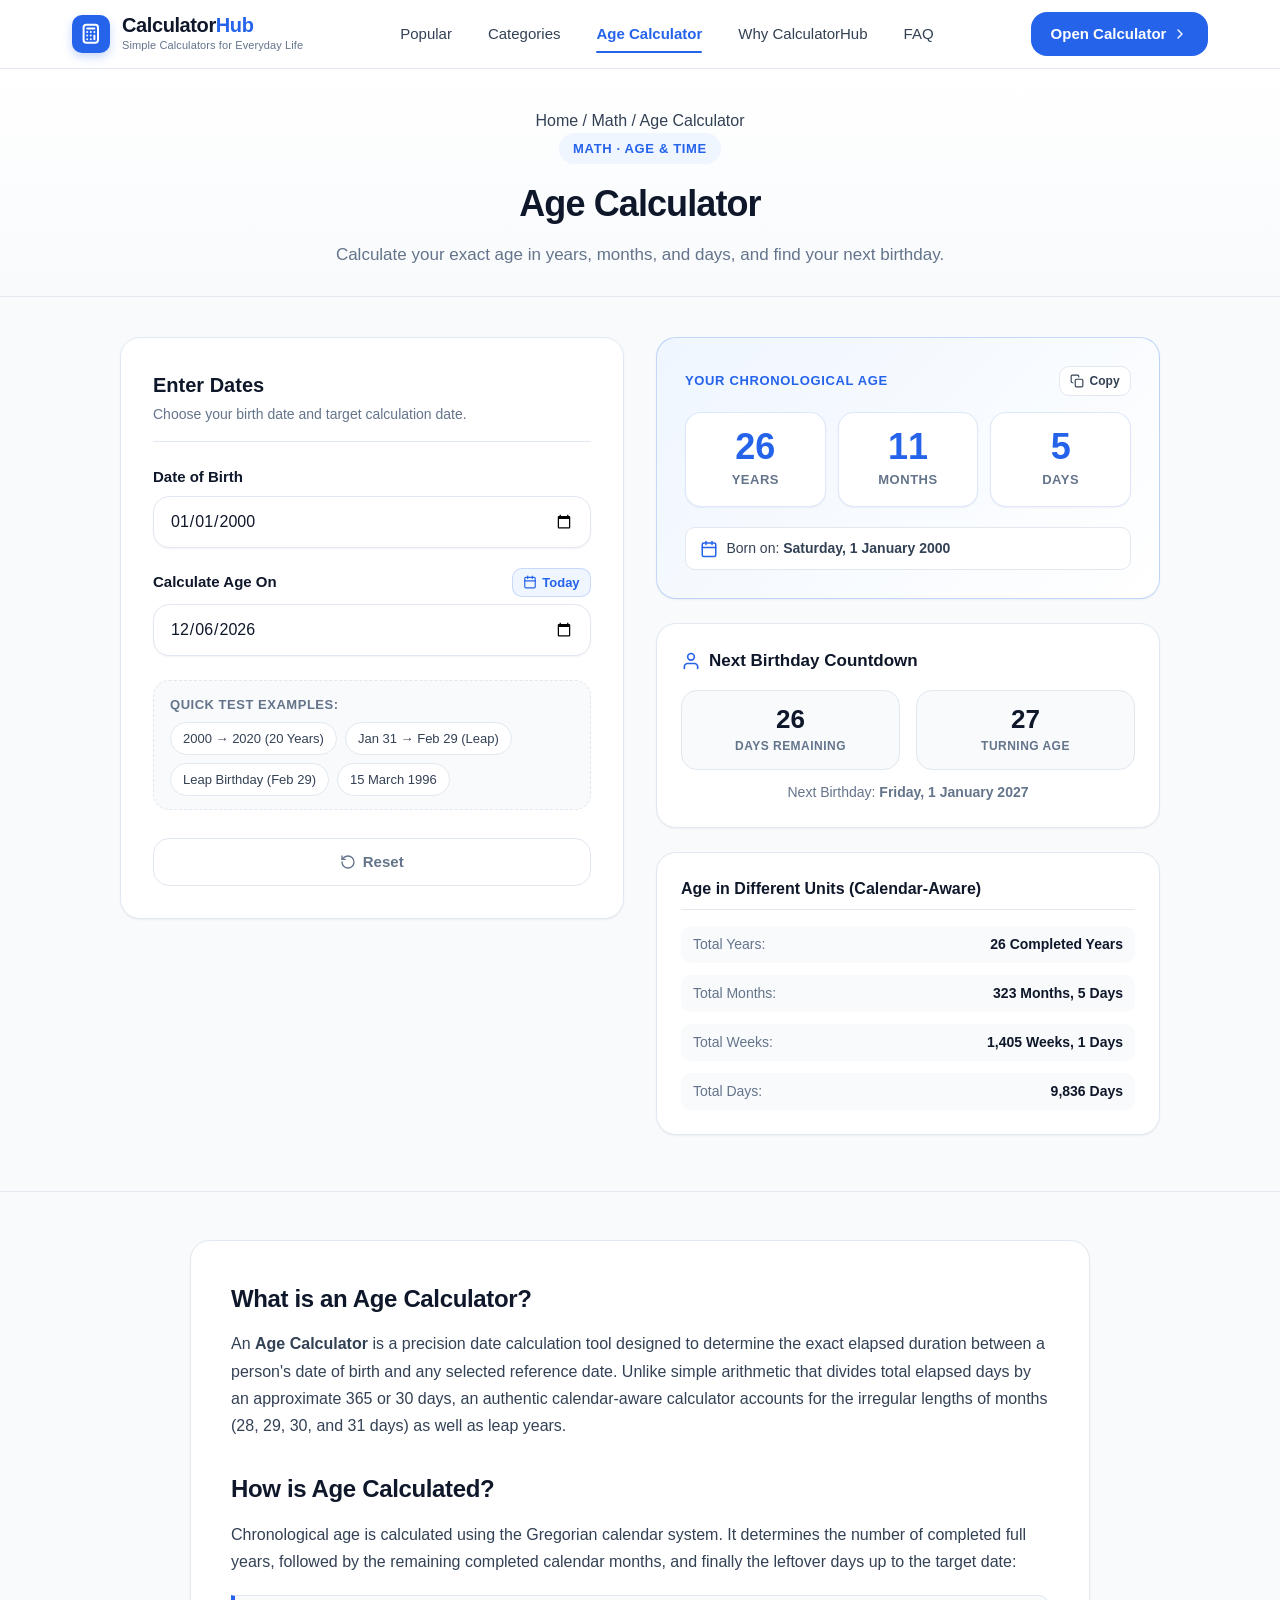
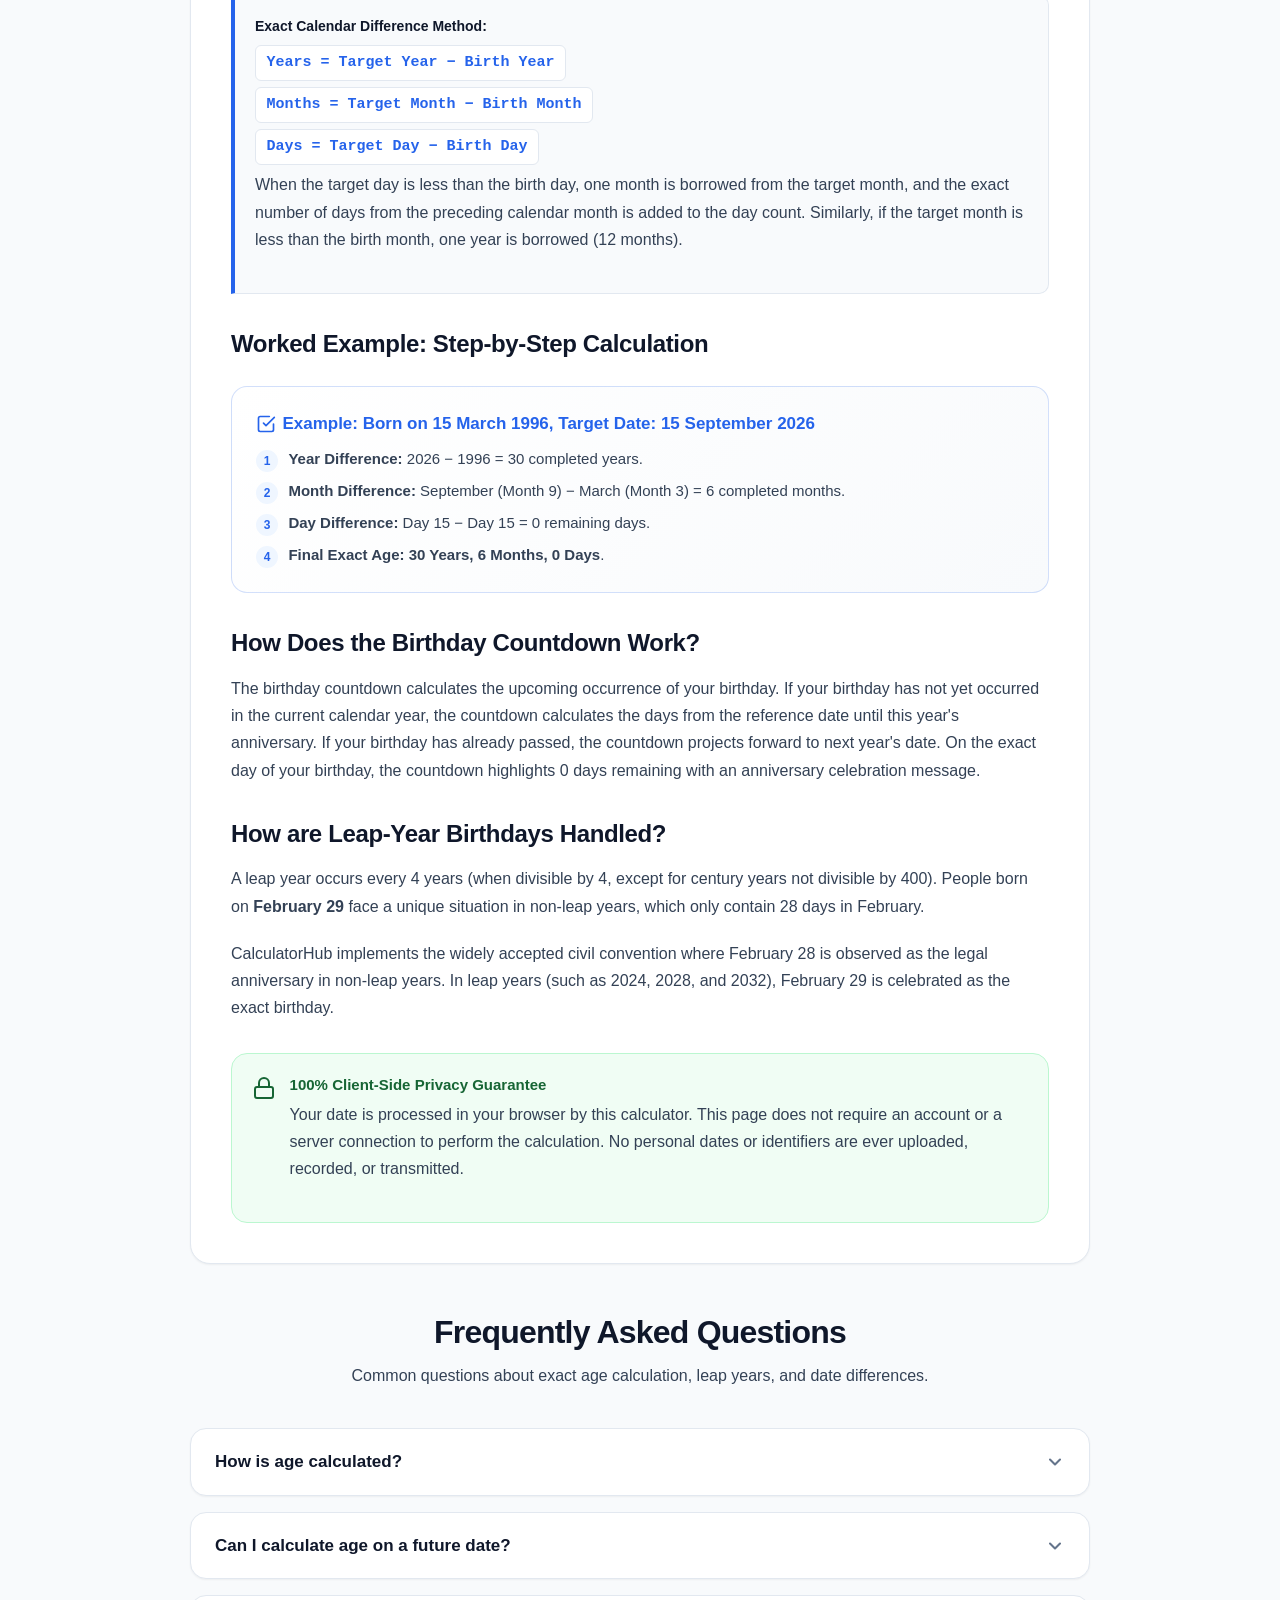
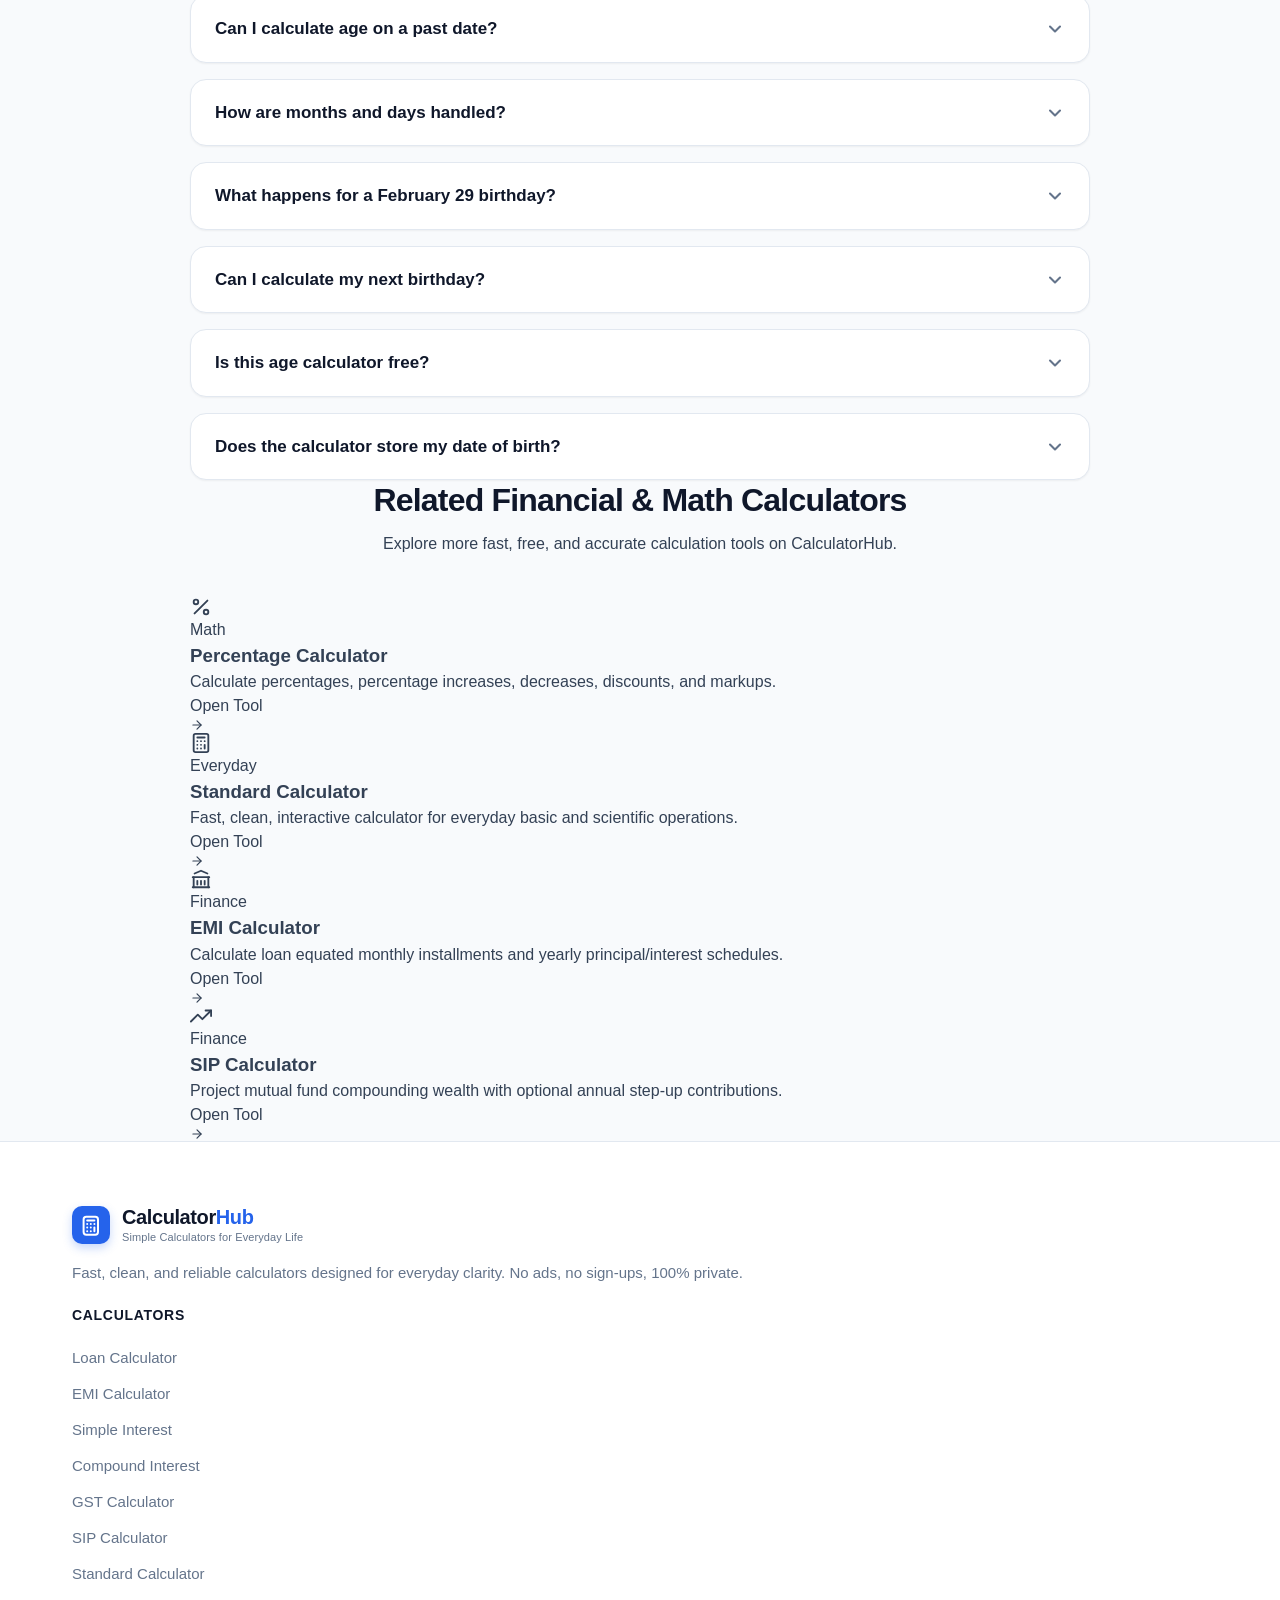
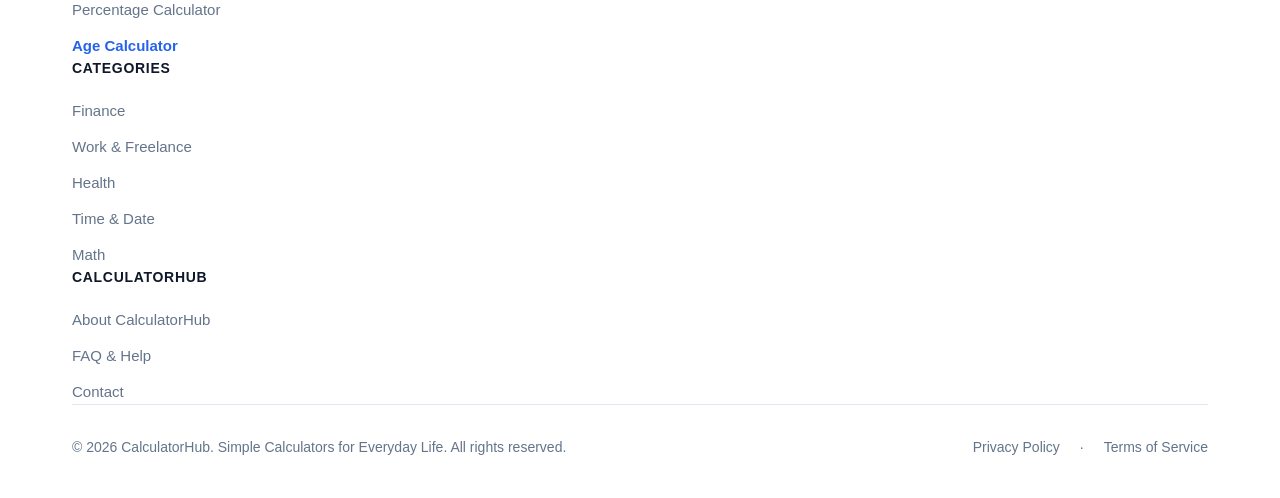
==== commit 3f0cec80: "SEO: improve internal linking and calculator discovery" ====
--- a/calculators/age/index.html
+++ b/calculators/age/index.html
@@ -4,10 +4,10 @@
   <meta charset="UTF-8">
   <meta name="viewport" content="width=device-width, initial-scale=1.0">
   <meta name="description" content="Calculate your exact age in years, months and days and find your next birthday with CalculatorHub's free age calculator.">
-  <link rel="canonical" href="https://calculatorhub.com/calculators/age/">
+  <link rel="canonical" href="https://calcuface.co.in/calculators/age/">
   <meta property="og:title" content="Age Calculator – Calculate Exact Age &amp; Birthday | CalculatorHub">
   <meta property="og:description" content="Calculate your exact age in years, months and days and find your next birthday with CalculatorHub's free age calculator.">
-  <meta property="og:url" content="https://calculatorhub.com/calculators/age/">
+  <meta property="og:url" content="https://calcuface.co.in/calculators/age/">
   <meta property="og:type" content="website">
   <meta property="og:site_name" content="CalculatorHub">
   <title>Age Calculator – Calculate Exact Age &amp; Birthday | CalculatorHub</title>
@@ -18,7 +18,7 @@
       {
         "@type": "WebPage",
         "name": "Age Calculator – Calculate Exact Age & Birthday",
-        "url": "https://calculatorhub.com/calculators/age/",
+        "url": "https://calcuface.co.in/calculators/age/",
         "description": "Calculate your exact age in years, months and days and find your next birthday with CalculatorHub's free age calculator.",
         "breadcrumb": {
           "@type": "BreadcrumbList",
@@ -27,19 +27,19 @@
               "@type": "ListItem",
               "position": 1,
               "name": "Home",
-              "item": "https://calculatorhub.com/"
+              "item": "https://calcuface.co.in/"
             },
             {
               "@type": "ListItem",
               "position": 2,
               "name": "Math",
-              "item": "https://calculatorhub.com/#categories"
+              "item": "https://calcuface.co.in/#categories"
             },
             {
               "@type": "ListItem",
               "position": 3,
               "name": "Age Calculator",
-              "item": "https://calculatorhub.com/calculators/age/"
+              "item": "https://calcuface.co.in/calculators/age/"
             }
           ]
         }
@@ -127,7 +127,7 @@
   <header class="site-header">
     <div class="container nav-container">
       <!-- Brand Logo -->
-      <a href="../../index.html" class="brand-logo" aria-label="CalculatorHub Homepage">
+      <a href="/" class="brand-logo" aria-label="CalculatorHub Homepage">
         <div class="brand-icon-wrapper" aria-hidden="true">
           <svg width="22" height="22" viewBox="0 0 24 24" fill="none" stroke="currentColor" stroke-width="2.2" stroke-linecap="round" stroke-linejoin="round">
             <rect x="4" y="2" width="16" height="20" rx="3"></rect>
@@ -144,10 +144,10 @@
 
       <!-- Desktop Navigation -->
       <nav class="nav-menu" aria-label="Primary Navigation">
-        <a href="../../index.html#popular" class="nav-link">Popular</a>
-        <a href="../../index.html#categories" class="nav-link">Categories</a>
+        <a href="/#popular" class="nav-link">Popular</a>
+        <a href="/#categories" class="nav-link">Categories</a>
         <a href="#age-calc-card" class="nav-link active">Age Calculator</a>
-        <a href="../../index.html#why-us" class="nav-link">Why CalculatorHub</a>
+        <a href="/#why-us" class="nav-link">Why CalculatorHub</a>
         <a href="#faq" class="nav-link">FAQ</a>
       </nav>
 
@@ -175,10 +175,10 @@
     <nav class="mobile-nav" id="mobile-nav-drawer" aria-label="Mobile Navigation" hidden>
       <ul class="mobile-nav-list">
         <li><a href="../../calculator.html" class="mobile-nav-link" style="color: var(--primary); font-weight: 600;">⚡ Open Interactive Calculator</a></li>
-        <li><a href="../../index.html#popular" class="mobile-nav-link">Popular Calculators</a></li>
-        <li><a href="../../index.html#categories" class="mobile-nav-link">Browse Categories</a></li>
+        <li><a href="/#popular" class="mobile-nav-link">Popular Calculators</a></li>
+        <li><a href="/#categories" class="mobile-nav-link">Browse Categories</a></li>
         <li><a href="#age-calc-card" class="mobile-nav-link active">Featured: Age Calculator</a></li>
-        <li><a href="../../index.html#why-us" class="mobile-nav-link">Why CalculatorHub</a></li>
+        <li><a href="/#why-us" class="mobile-nav-link">Why CalculatorHub</a></li>
         <li><a href="#faq" class="mobile-nav-link">Frequently Asked Questions</a></li>
       </ul>
     </nav>
@@ -192,9 +192,9 @@
       <div class="container">
         <!-- Breadcrumb Navigation -->
         <nav class="breadcrumb-nav" aria-label="Breadcrumb">
-          <a href="../../index.html" class="breadcrumb-link">Home</a>
+          <a href="/" class="breadcrumb-link">Home</a>
           <span class="breadcrumb-separator">/</span>
-          <a href="../../index.html#categories" class="breadcrumb-link">Math</a>
+          <a href="/#categories" class="breadcrumb-link">Math</a>
           <span class="breadcrumb-separator">/</span>
           <span class="breadcrumb-current" aria-current="page">Age Calculator</span>
         </nav>
@@ -643,7 +643,7 @@
 
         <div class="related-grid" style="max-width: 900px; margin: 0 auto;">
           <!-- 1. Percentage Calculator -->
-          <a href="../percentage/index.html" class="related-card">
+          <a href="/calculators/percentage/" class="related-card">
             <div class="related-header">
               <div class="related-icon" aria-hidden="true">
                 <svg width="22" height="22" viewBox="0 0 24 24" fill="none" stroke="currentColor" stroke-width="2" stroke-linecap="round" stroke-linejoin="round">
@@ -694,7 +694,7 @@
           </a>
 
           <!-- 3. EMI Calculator -->
-          <a href="../emi/index.html" class="related-card">
+          <a href="/calculators/emi/" class="related-card">
             <div class="related-header">
               <div class="related-icon" aria-hidden="true">
                 <svg width="22" height="22" viewBox="0 0 24 24" fill="none" stroke="currentColor" stroke-width="2" stroke-linecap="round" stroke-linejoin="round">
@@ -724,7 +724,7 @@
           </a>
 
           <!-- 4. SIP Calculator -->
-          <a href="../sip/index.html" class="related-card">
+          <a href="/calculators/sip/" class="related-card">
             <div class="related-header">
               <div class="related-icon" aria-hidden="true">
                 <svg width="22" height="22" viewBox="0 0 24 24" fill="none" stroke="currentColor" stroke-width="2" stroke-linecap="round" stroke-linejoin="round">
@@ -759,7 +759,7 @@
       <div class="footer-grid">
         <!-- Column 1: Brand Summary -->
         <div class="footer-brand-col">
-          <a href="../../index.html" class="brand-logo footer-logo" aria-label="CalculatorHub Homepage">
+          <a href="/" class="brand-logo footer-logo" aria-label="CalculatorHub Homepage">
             <div class="brand-icon-wrapper" aria-hidden="true">
               <svg width="20" height="20" viewBox="0 0 24 24" fill="none" stroke="currentColor" stroke-width="2.2" stroke-linecap="round" stroke-linejoin="round">
                 <rect x="4" y="2" width="16" height="20" rx="3"></rect>
@@ -782,12 +782,15 @@
         <div>
           <h4 class="footer-heading">Calculators</h4>
           <ul class="footer-links-list">
-            <li><a href="index.html" class="footer-link" style="color: var(--primary); font-weight: 600;">Age Calculator</a></li>
-            <li><a href="../percentage/index.html" class="footer-link">Percentage Calculator</a></li>
-            <li><a href="../sip/index.html" class="footer-link">SIP Calculator</a></li>
-            <li><a href="../emi/index.html" class="footer-link">EMI Calculator</a></li>
-            <li><a href="../gst/index.html" class="footer-link">GST Calculator</a></li>
+            <li><a href="/calculators/loan/" class="footer-link">Loan Calculator</a></li>
+            <li><a href="/calculators/emi/" class="footer-link">EMI Calculator</a></li>
+            <li><a href="/calculators/simple-interest/" class="footer-link">Simple Interest</a></li>
+            <li><a href="/calculators/compound-interest/" class="footer-link">Compound Interest</a></li>
+            <li><a href="/calculators/gst/" class="footer-link">GST Calculator</a></li>
+            <li><a href="/calculators/sip/" class="footer-link">SIP Calculator</a></li>
             <li><a href="../../calculator.html" class="footer-link">Standard Calculator</a></li>
+            <li><a href="/calculators/percentage/" class="footer-link">Percentage Calculator</a></li>
+            <li><span class="footer-link" aria-current="page" style="color: var(--primary); font-weight: 600;">Age Calculator</span></li>
           </ul>
         </div>
 
@@ -795,11 +798,11 @@
         <div>
           <h4 class="footer-heading">Categories</h4>
           <ul class="footer-links-list">
-            <li><a href="../../index.html#categories" class="footer-link">Finance</a></li>
-            <li><a href="../../index.html#categories" class="footer-link">Work &amp; Freelance</a></li>
-            <li><a href="../../index.html#categories" class="footer-link">Health</a></li>
-            <li><a href="../../index.html#categories" class="footer-link">Time &amp; Date</a></li>
-            <li><a href="../../index.html#categories" class="footer-link">Math</a></li>
+            <li><a href="/#categories" class="footer-link">Finance</a></li>
+            <li><a href="/#categories" class="footer-link">Work &amp; Freelance</a></li>
+            <li><a href="/#categories" class="footer-link">Health</a></li>
+            <li><a href="/#categories" class="footer-link">Time &amp; Date</a></li>
+            <li><a href="/#categories" class="footer-link">Math</a></li>
           </ul>
         </div>
 
@@ -807,11 +810,9 @@
         <div>
           <h4 class="footer-heading">CalculatorHub</h4>
           <ul class="footer-links-list">
-            <li><a href="../../index.html#why-us" class="footer-link">About CalculatorHub</a></li>
-            <li><a href="../../index.html#faq" class="footer-link">FAQ &amp; Help</a></li>
-            <li><a href="../../index.html#footer-contact" class="footer-link">Contact</a></li>
-            <li><a href="../../index.html#footer-privacy" class="footer-link">Privacy Policy</a></li>
-            <li><a href="../../index.html#footer-terms" class="footer-link">Terms</a></li>
+            <li><a href="/#why-us" class="footer-link">About CalculatorHub</a></li>
+            <li><a href="/#faq" class="footer-link">FAQ &amp; Help</a></li>
+            <li><a href="/#footer-contact" class="footer-link">Contact</a></li>
           </ul>
         </div>
       </div>
@@ -820,9 +821,9 @@
       <div class="footer-bottom">
         <p>&copy; 2026 CalculatorHub. Simple Calculators for Everyday Life. All rights reserved.</p>
         <div class="footer-legal-links">
-          <a href="../../index.html#footer-privacy">Privacy Policy</a>
+          <a href="/#footer-privacy">Privacy Policy</a>
           <span>·</span>
-          <a href="../../index.html#footer-terms">Terms of Service</a>
+          <a href="/#footer-terms">Terms of Service</a>
         </div>
       </div>
     </div>
